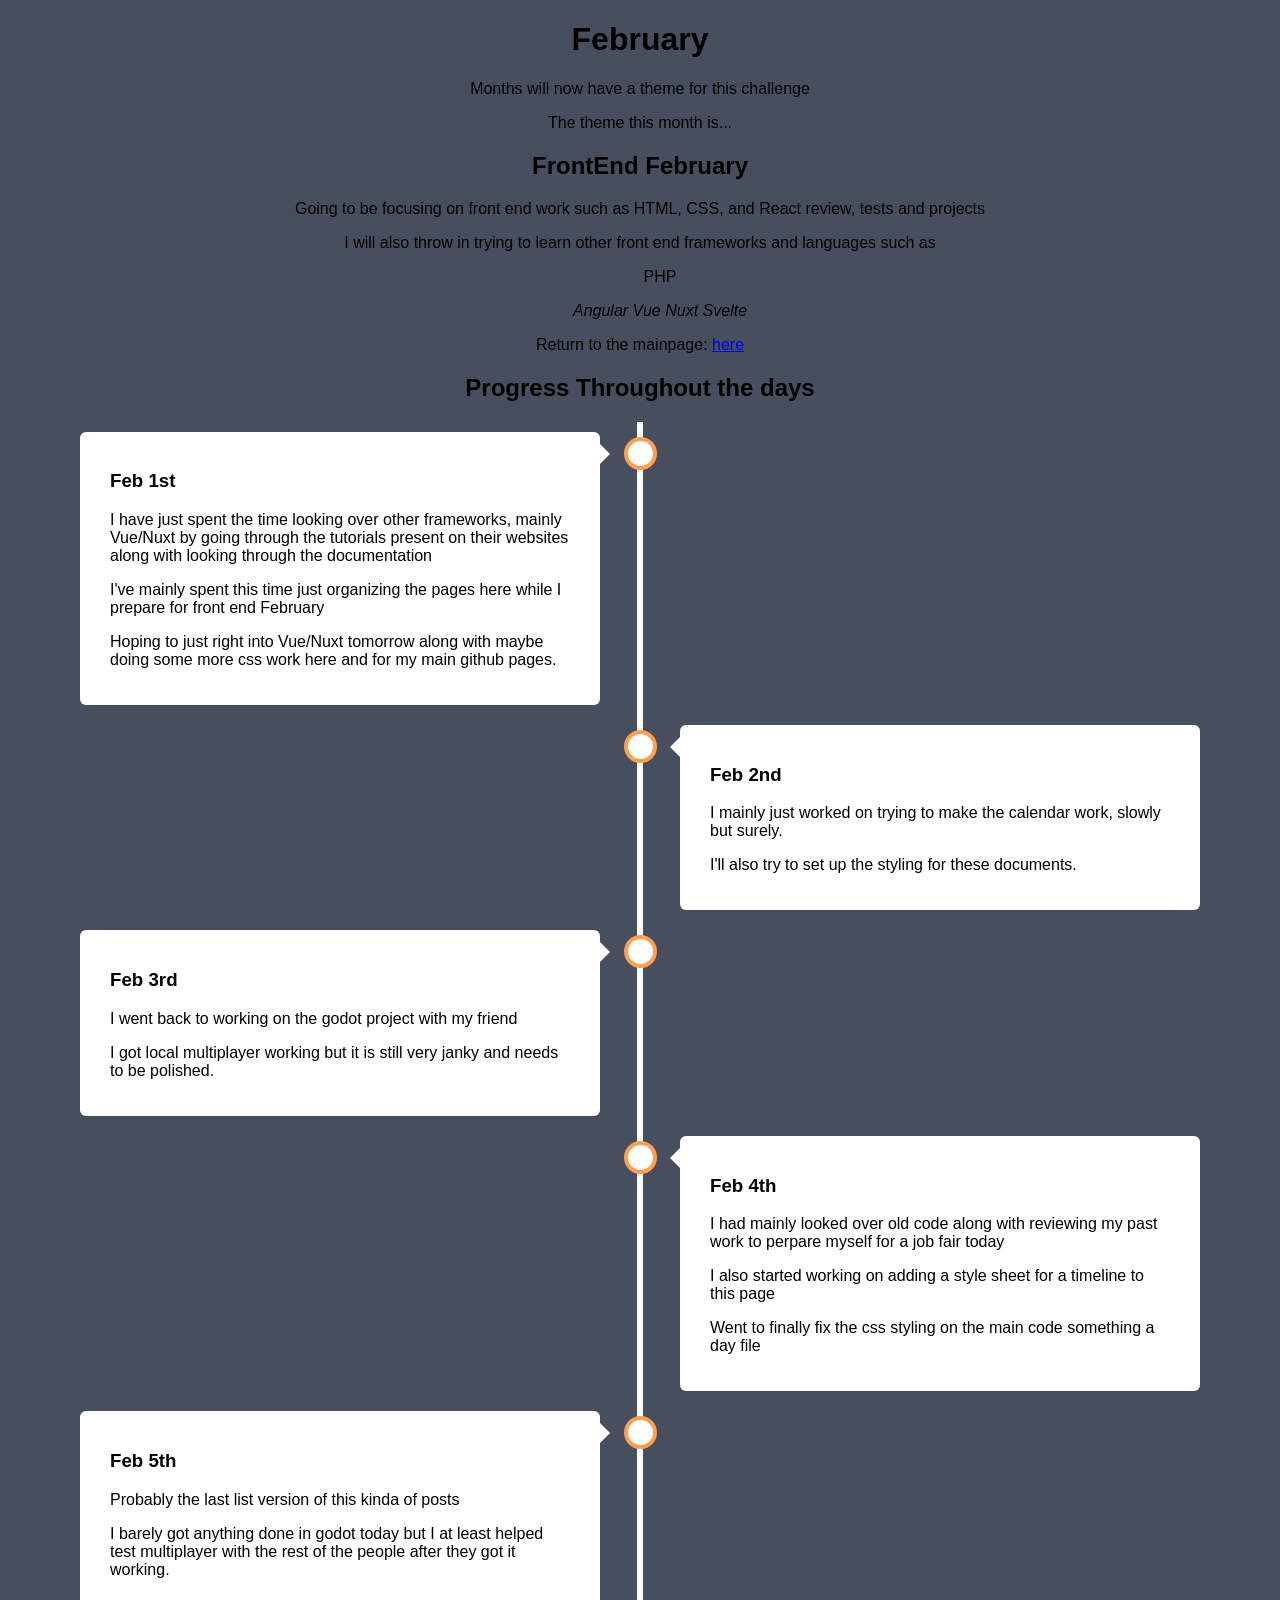
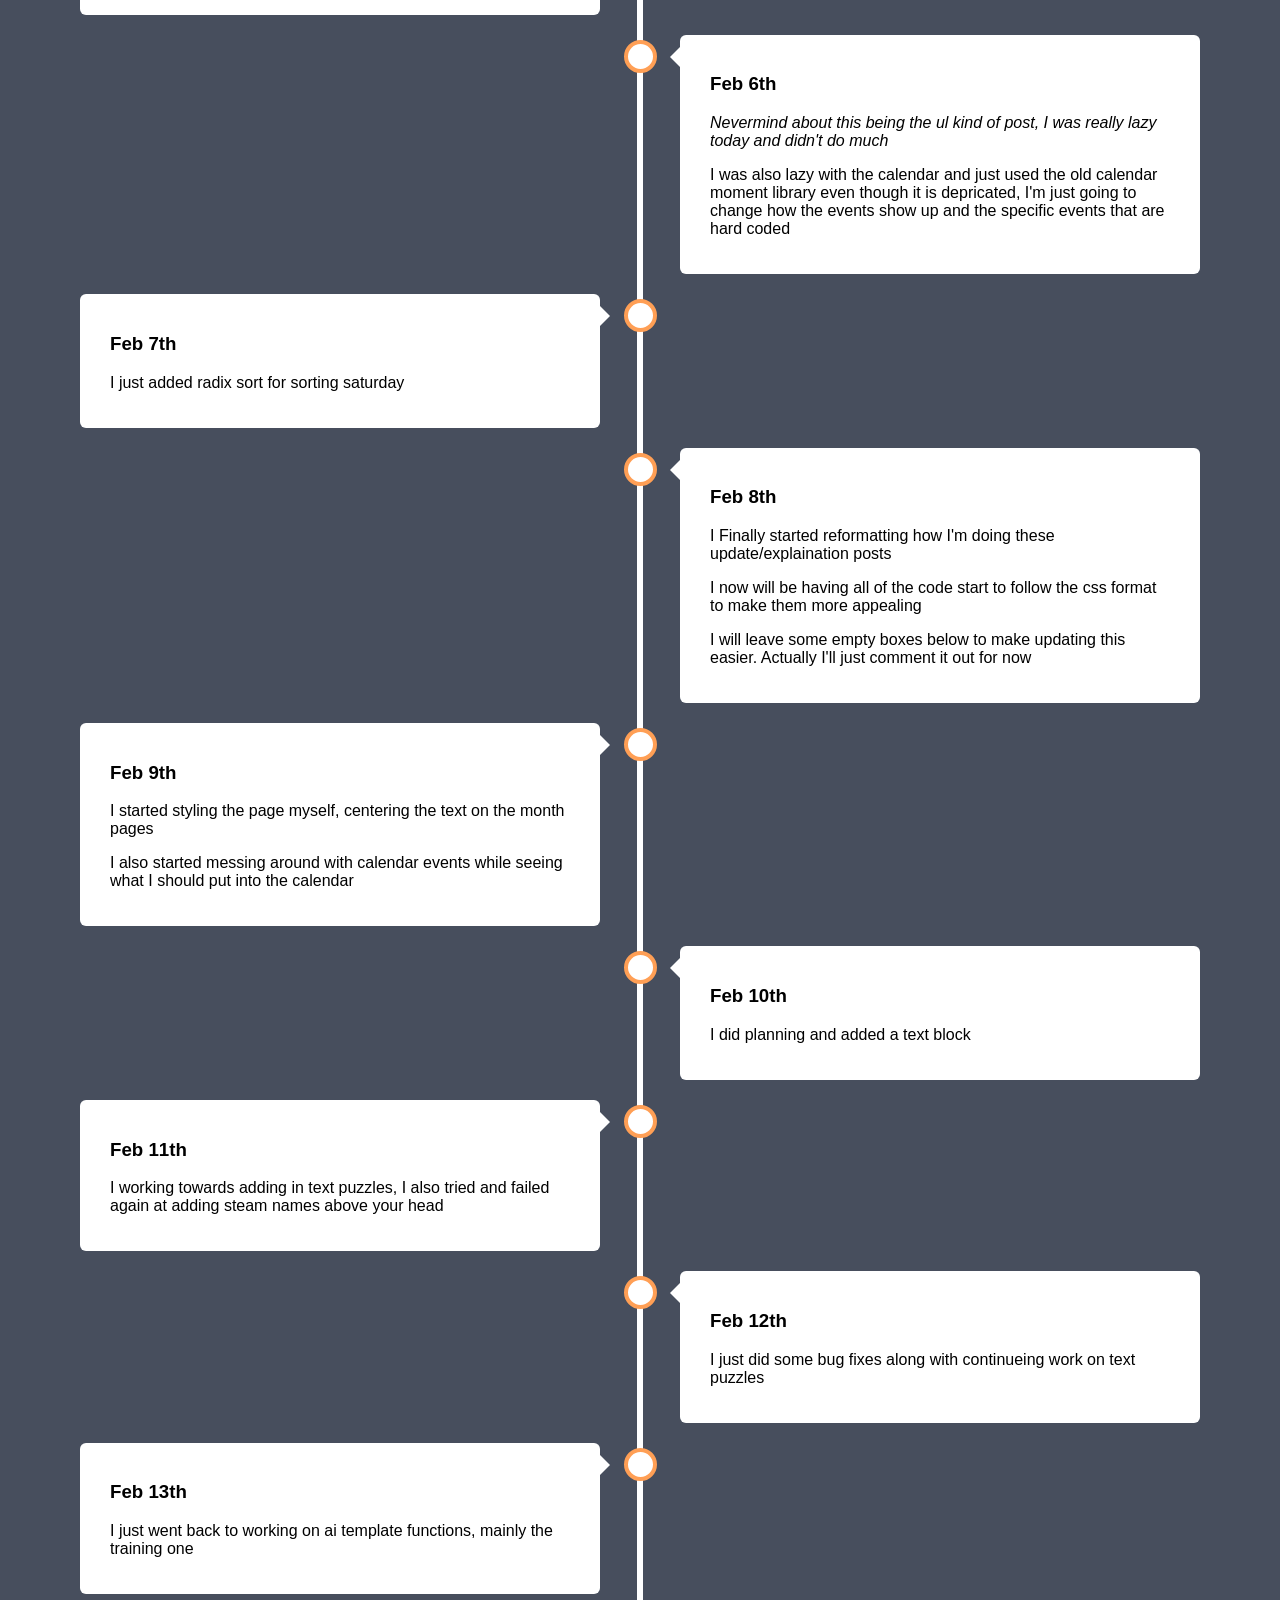
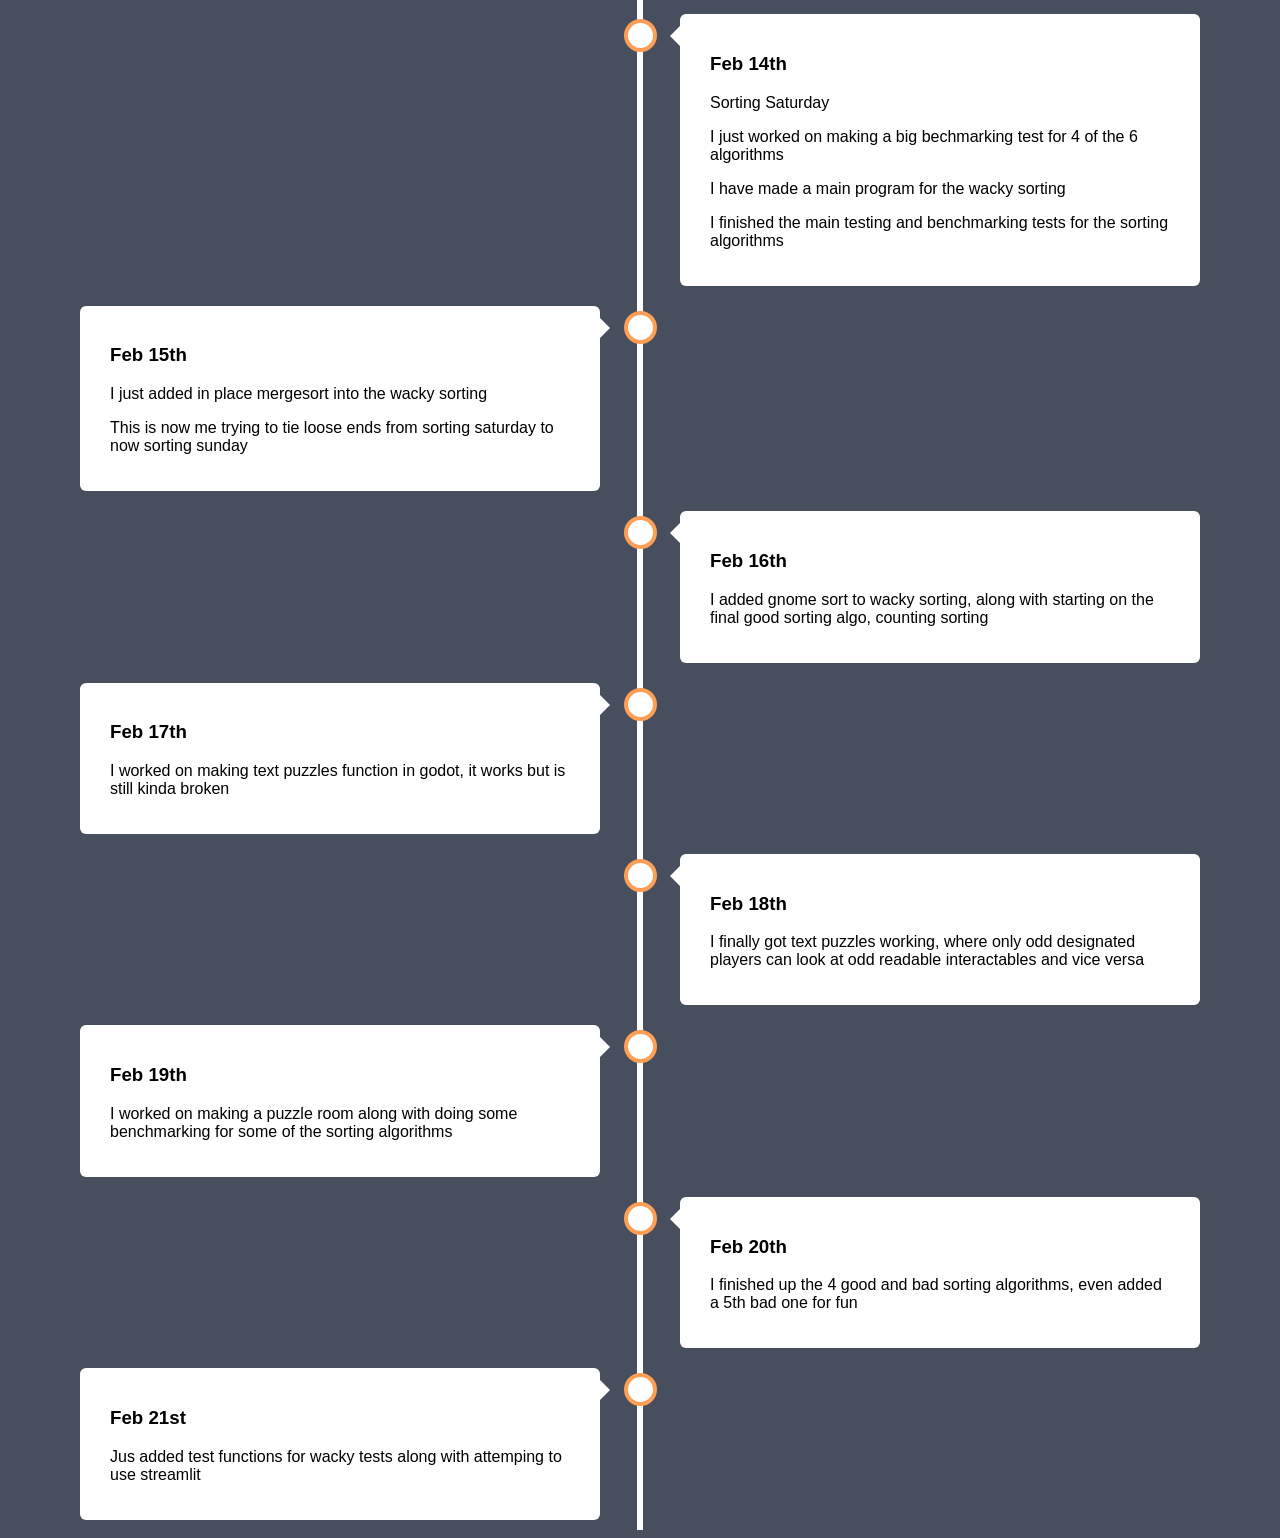
==== feb-timeline.html @ caf10997 "feb21" ====
<!DOCTYPE html>
<html lang="en">
    <head>
        <meta charset="UTF-8">
        <meta name="viewport" content="width=device-width, initial-scale=1.0">
        <link rel="stylesheet" href="timeline.css">
        <title>FebruaryCodeSomethingADay</title>
    </head>
    <body>
        <div class="toppart">
            <h1>February</h1>
            <p>Months will now have a theme for this challenge</p>
            <p>The theme this month is...</p>
            <h2>FrontEnd February</h2>
            <p>Going to be focusing on front end work such as HTML, CSS, and React review, tests and projects</p>
            <p>I will also throw in trying to learn other front end frameworks and languages such as</p>
            <ul>
                <p>PHP</p>
                <i>Angular</i>
                <i>Vue</i>
                <i>Nuxt</i>
                <i>Svelte</i>
            </ul>
            <p>Return to the mainpage: <a href="index.html">here</a></p>
        </div>
        <!--I will probably for the forseeable future either switch to this or try to make the ul work-->
        <!--This was just a test and might change-->
        <div class="timetext"><h2>Progress Throughout the days</h2></div>
        <div class="timeline">
            <div class="container left">
                <div class="content">
                    <h3>Feb 1st</h3>
                    <p>I have just spent the time looking over other frameworks, mainly Vue/Nuxt by going through the tutorials present on their websites along with looking through the documentation</p>
                    <p>I've mainly spent this time just organizing the pages here while I prepare for front end February</p>
                    <p>Hoping to just right into Vue/Nuxt tomorrow along with maybe doing some more css work here and for my main github pages.</p>
                </div>
            </div>
            <div class="container right">
                <div class="content">
                    <h3>Feb 2nd</h3>
                    <p>I mainly just worked on trying to make the calendar work, slowly but surely.</p>
                    <p>I'll also try to set up the styling for these documents.</p>
                </div>
            </div>
            <div class="container left">
                <div class="content">
                    <h3>Feb 3rd</h3>
                    <p>I went back to working on the godot project with my friend</p>
                    <p>I got local multiplayer working but it is still very janky and needs to be polished.</p>
                </div>
            </div>
            <div class="container right">
                <div class="content">
                    <h3>Feb 4th</h3>
                    <p>I had mainly looked over old code along with reviewing my past work to perpare myself for a job fair today</p>
                    <p>I also started working on adding a style sheet for a timeline to this page</p>
                    <p>Went to finally fix the css styling on the main code something a day file</p>
                </div>
            </div>
            <div class="container left">
                <div class="content">
                    <h3>Feb 5th</h3>
                    <p>Probably the last list version of this kinda of posts</p>
                    <p>I barely got anything done in godot today but I at least helped test multiplayer with the rest of the people after they got it working.</p>
                </div>
            </div>
            <div class="container right">
                <div class="content">
                     <h3>Feb 6th</h3>
                    <i>Nevermind about this being the ul kind of post, I was really lazy today and didn't do much</i>
                    <p>I was also lazy with the calendar and just used the old calendar moment library even though it is depricated, I'm just going to change how the events show up and the specific events that are hard coded</p>
                </div>
            </div>
            <div class="container left">
                <div class="content">
                    <h3>Feb 7th</h3>
                    <p>I just added radix sort for sorting saturday</p>
                </div>
            </div>
            <div class="container right">
                <div class="content">
                    <h3>Feb 8th</h3>
                    <p>I Finally started reformatting how I'm doing these update/explaination posts</p>
                    <p>I now will be having all of the code start to follow the css format to make them more appealing</p>
                    <p>I will leave some empty boxes below to make updating this easier. Actually I'll just comment it out for now</p>
                </div>
            </div>
            
            <div class="container left">
                <div class="content">
                    <h3>Feb 9th</h3>
                    <p>I started styling the page myself, centering the text on the month pages</p>
                    <p>I also started messing around with calendar events while seeing what I should put into the calendar</p>
                </div>
            </div>
            <div class="container right">
                <div class="content">
                    <h3>Feb 10th</h3>
                    <p>I did planning and added a text block</p>
                </div>
            </div>
            <div class="container left">
                <div class="content">
                    <h3>Feb 11th</h3>
                    <p>I working towards adding in text puzzles, I also tried and failed again at adding steam names above your head</p>
                </div>
            </div>
            <div class="container right">
                <div class="content">
                    <h3>Feb 12th</h3>
                    <p>I just did some bug fixes along with continueing work on text puzzles</p>
                </div>
            </div>
            <div class="container left">
                <div class="content">
                    <h3>Feb 13th</h3>
                    <p>I just went back to working on ai template functions, mainly the training one</p>
                </div>
            </div>
            <div class="container right">
                <div class="content">
                    <h3>Feb 14th</h3>
                    <p>Sorting Saturday</p>
                    <p>I just worked on making a big bechmarking test for 4 of the 6 algorithms</p>
                    <p>I have made a main program for the wacky sorting</p>
                    <p>I finished the main testing and benchmarking tests for the sorting algorithms</p>
                </div>
            </div>
            <div class="container left">
                <div class="content">
                    <h3>Feb 15th</h3>
                    <p>I just added in place mergesort into the wacky sorting</p>
                    <p>This is now me trying to tie loose ends from sorting saturday to now sorting sunday</p>
                </div>
            </div>
            <div class="container right">
                <div class="content">
                    <h3>Feb 16th</h3>
                    <p>I added gnome sort to wacky sorting, along with starting on the final good sorting algo, counting sorting</p>
                </div>
            </div>
            <div class="container left">
                <div class="content">
                    <h3>Feb 17th</h3>
                    <p>I worked on making text puzzles function in godot, it works but is still kinda broken</p>
                </div>
            </div>
            <div class="container right">
                <div class="content">
                    <h3>Feb 18th</h3>
                    <p>I finally got text puzzles working, where only odd designated players can look at odd readable interactables and vice versa</p>
                </div>
            </div>
            <div class="container left">
                <div class="content">
                    <h3>Feb 19th</h3>
                    <p>I worked on making a puzzle room along with doing some benchmarking for some of the sorting algorithms</p>
                </div>
            </div>
            <div class="container right">
                <div class="content">
                    <h3>Feb 20th</h3>
                    <p>I finished up the 4 good and bad sorting algorithms, even added a 5th bad one for fun</p>
                </div>
            </div>
            <div class="container left">
                <div class="content">
                    <h3>Feb 21st</h3>
                    <p>Jus added test functions for wacky tests along with attemping to use streamlit</p>
                </div>
            </div>
            <!--
            <div class="container right">
                <div class="content">

                </div>
            </div>
            <div class="container left">
                <div class="content">

                </div>
            </div>
            -->
        </div>
    </body>
</html>
---- timeline.css ----
/*
* I have just yoinked this from w3 schools and will apply at some point
*/

* {
  box-sizing: border-box;
}

body {
  background-color: #474e5d;
  font-family: Helvetica, sans-serif;
}

.toppart{
  text-align: center;
}

.timetext{
  text-align: center;
}

/* The actual timeline (the vertical ruler) */
.timeline {
  position: relative;
  max-width: 1200px;
  margin: 0 auto;
}

/* The actual timeline (the vertical ruler) */
.timeline::after {
  content: '';
  position: absolute;
  width: 6px;
  background-color: white;
  top: 0;
  bottom: 0;
  left: 50%;
  margin-left: -3px;
}

/* Container around content */
.container {
  padding: 10px 40px;
  position: relative;
  background-color: inherit;
  width: 50%;
}

/* The circles on the timeline */
.container::after {
  content: '';
  position: absolute;
  width: 25px;
  height: 25px;
  right: -17px;
  background-color: white;
  border: 4px solid #FF9F55;
  top: 15px;
  border-radius: 50%;
  z-index: 1;
}

/* Place the container to the left */
.left {
  left: 0;
}

/* Place the container to the right */
.right {
  left: 50%;
}

/* Add arrows to the left container (pointing right) */
.left::before {
  content: " ";
  height: 0;
  position: absolute;
  top: 22px;
  width: 0;
  z-index: 1;
  right: 30px;
  border: medium solid white;
  border-width: 10px 0 10px 10px;
  border-color: transparent transparent transparent white;
}

/* Add arrows to the right container (pointing left) */
.right::before {
  content: " ";
  height: 0;
  position: absolute;
  top: 22px;
  width: 0;
  z-index: 1;
  left: 30px;
  border: medium solid white;
  border-width: 10px 10px 10px 0;
  border-color: transparent white transparent transparent;
}

/* Fix the circle for containers on the right side */
.right::after {
  left: -16px;
}

/* The actual content */
.content {
  padding: 20px 30px;
  background-color: white;
  position: relative;
  border-radius: 6px;
}

/* Media queries - Responsive timeline on screens less than 600px wide */
@media screen and (max-width: 600px) {
  /* Place the timelime to the left */
  .timeline::after {
  left: 31px;
  }
  
  /* Full-width containers */
  .container {
  width: 100%;
  padding-left: 70px;
  padding-right: 25px;
  }
  
  /* Make sure that all arrows are pointing leftwards */
  .container::before {
  left: 60px;
  border: medium solid white;
  border-width: 10px 10px 10px 0;
  border-color: transparent white transparent transparent;
  }

  /* Make sure all circles are at the same spot */
  .left::after, .right::after {
  left: 15px;
  }
  
  /* Make all right containers behave like the left ones */
  .right {
  left: 0%;
  }
}
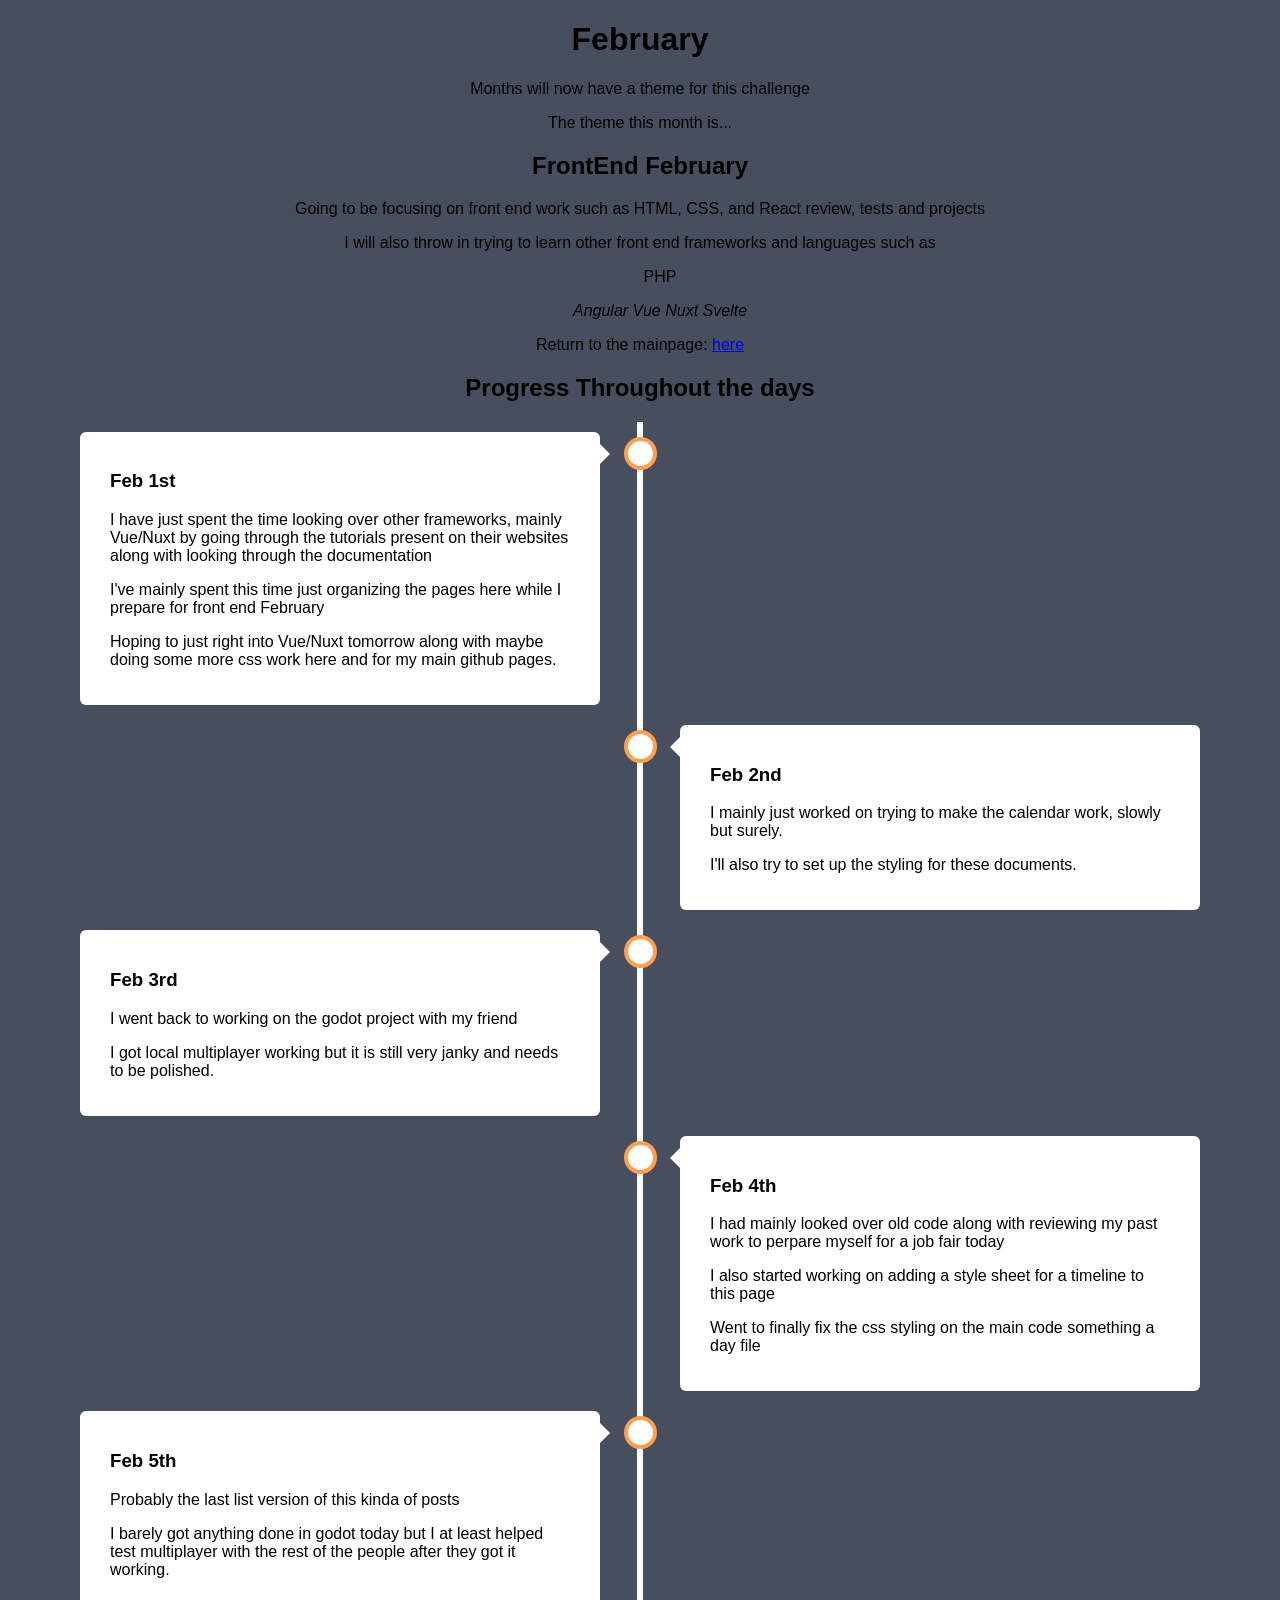
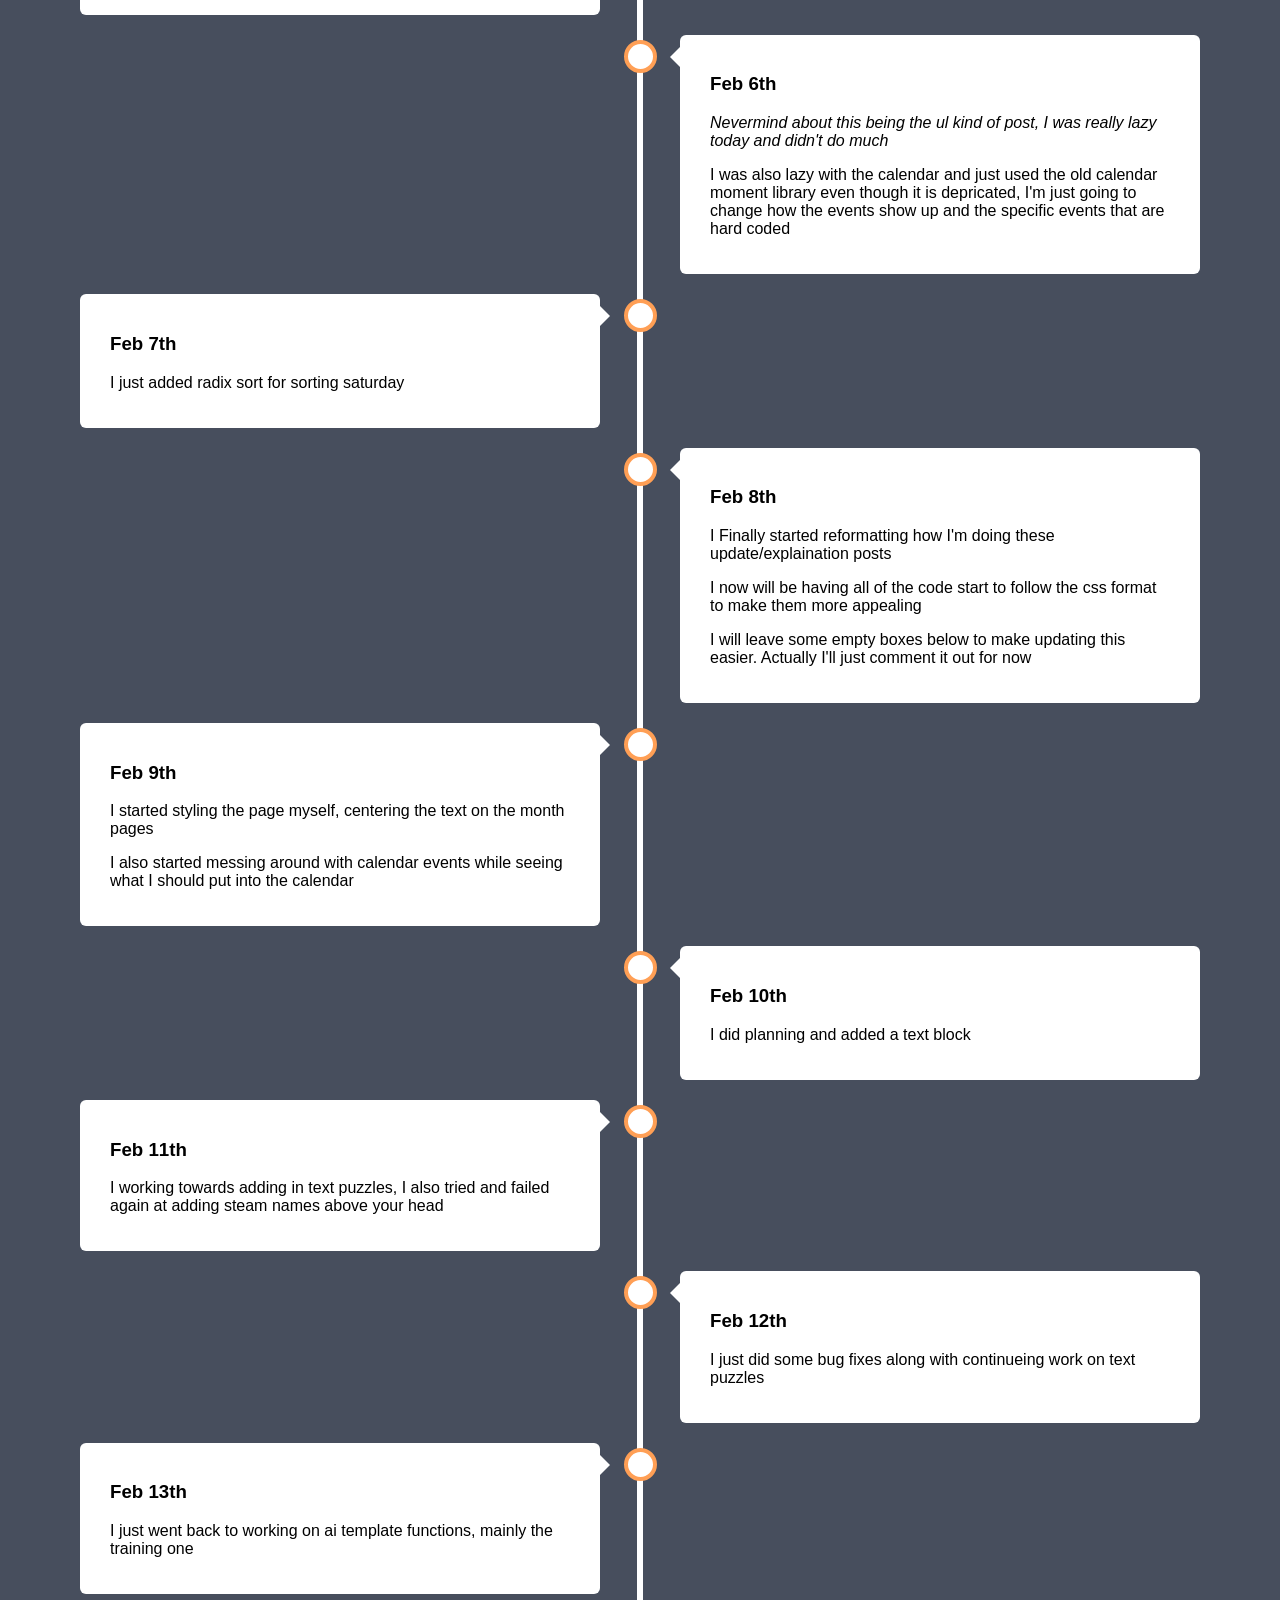
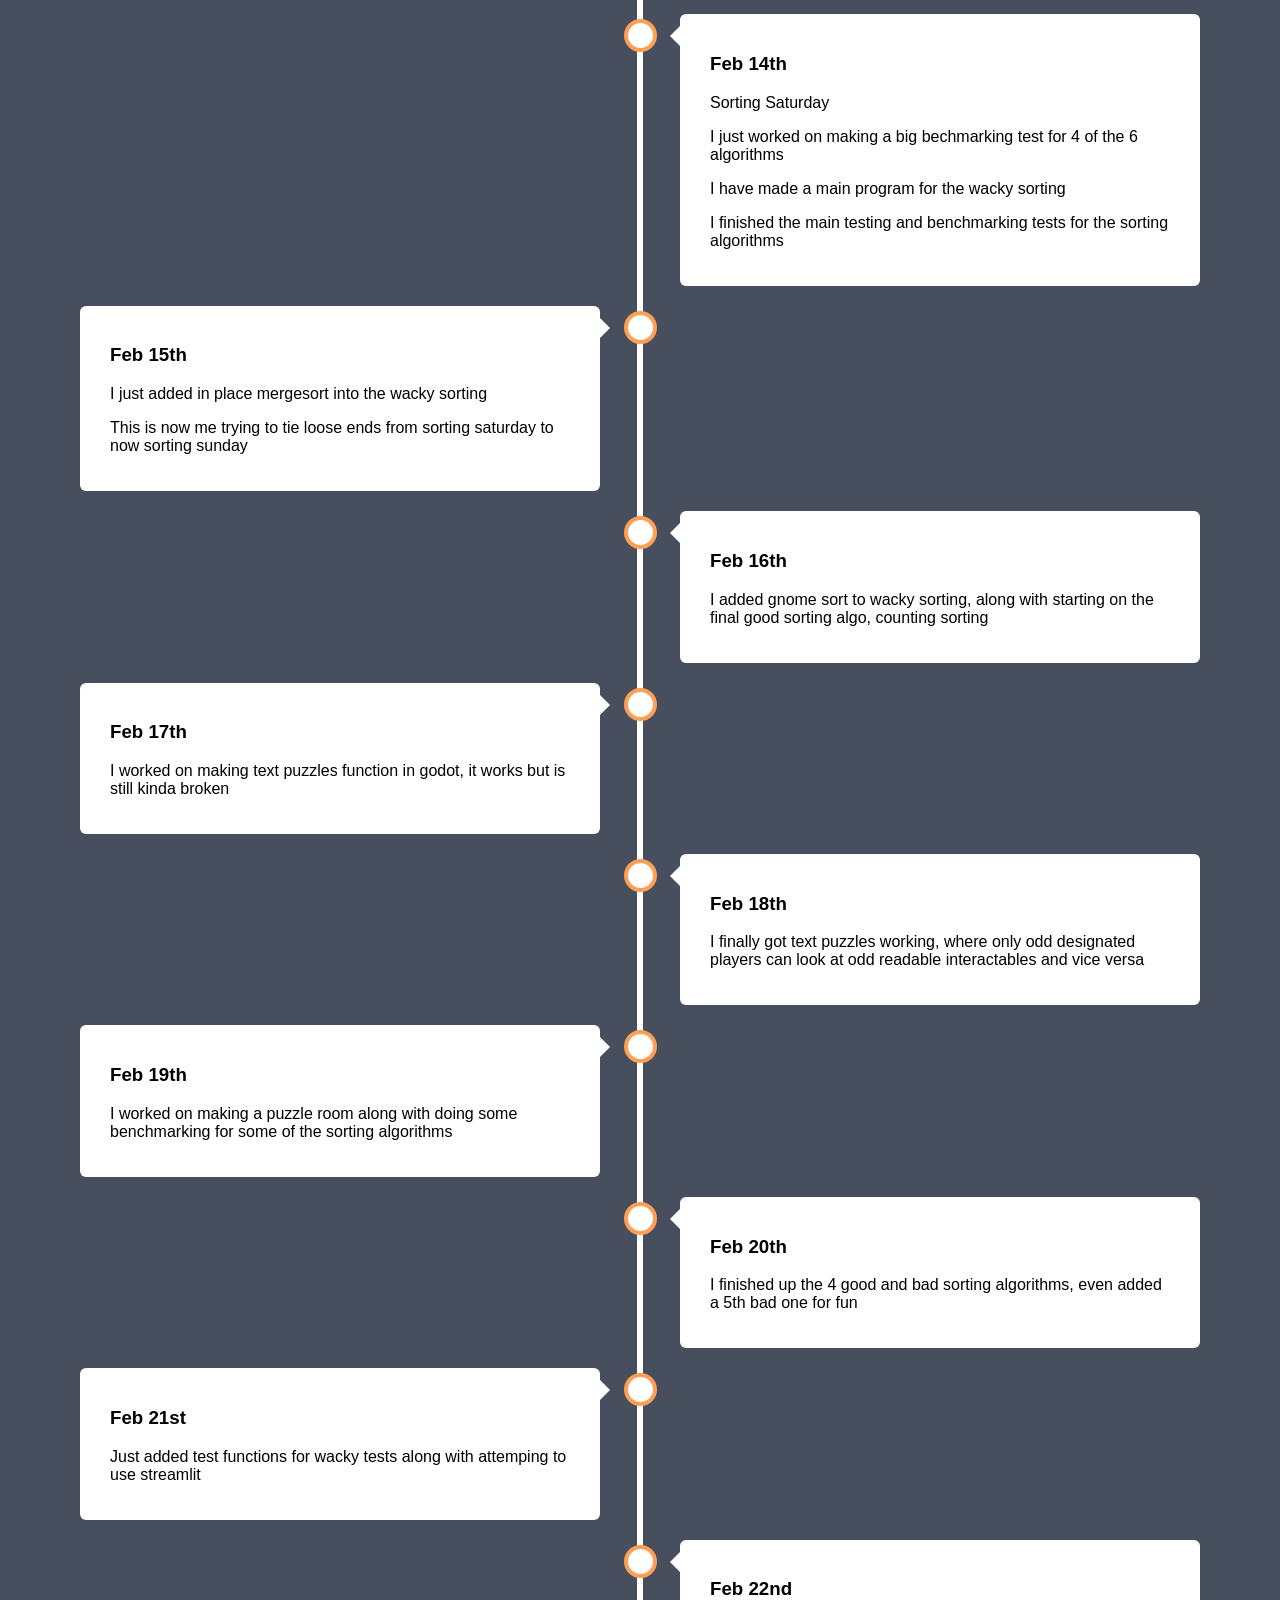
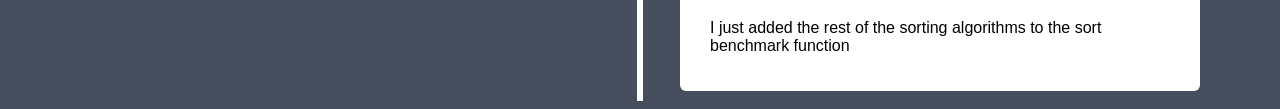
==== commit 0888b2d2: "feb22" ====
--- a/feb-timeline.html
+++ b/feb-timeline.html
@@ -166,7 +166,13 @@
             <div class="container left">
                 <div class="content">
                     <h3>Feb 21st</h3>
-                    <p>Jus added test functions for wacky tests along with attemping to use streamlit</p>
+                    <p>Just added test functions for wacky tests along with attemping to use streamlit</p>
+                </div>
+            </div>
+            <div class="container right">
+                <div class="content">
+                    <h3>Feb 22nd</h3>
+                    <p>I just added the rest of the sorting algorithms to the sort benchmark function</p>
                 </div>
             </div>
             <!--
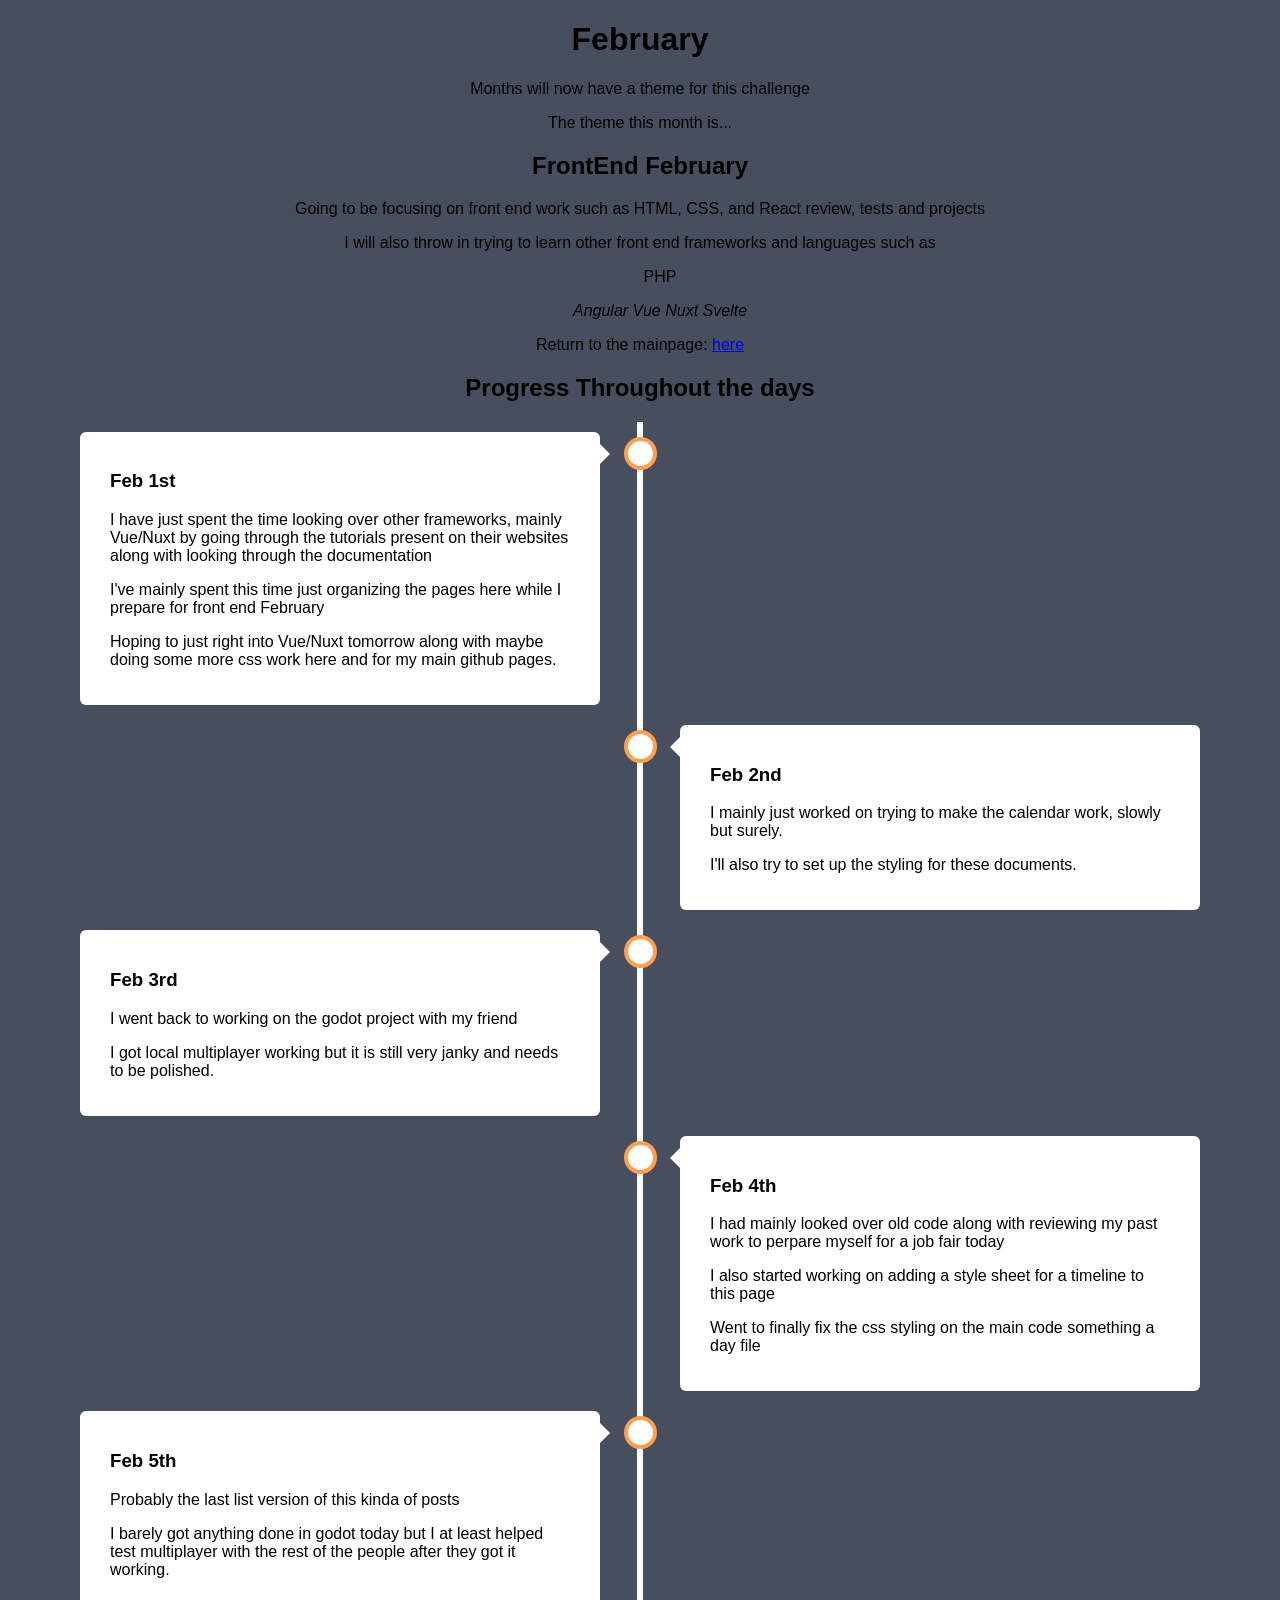
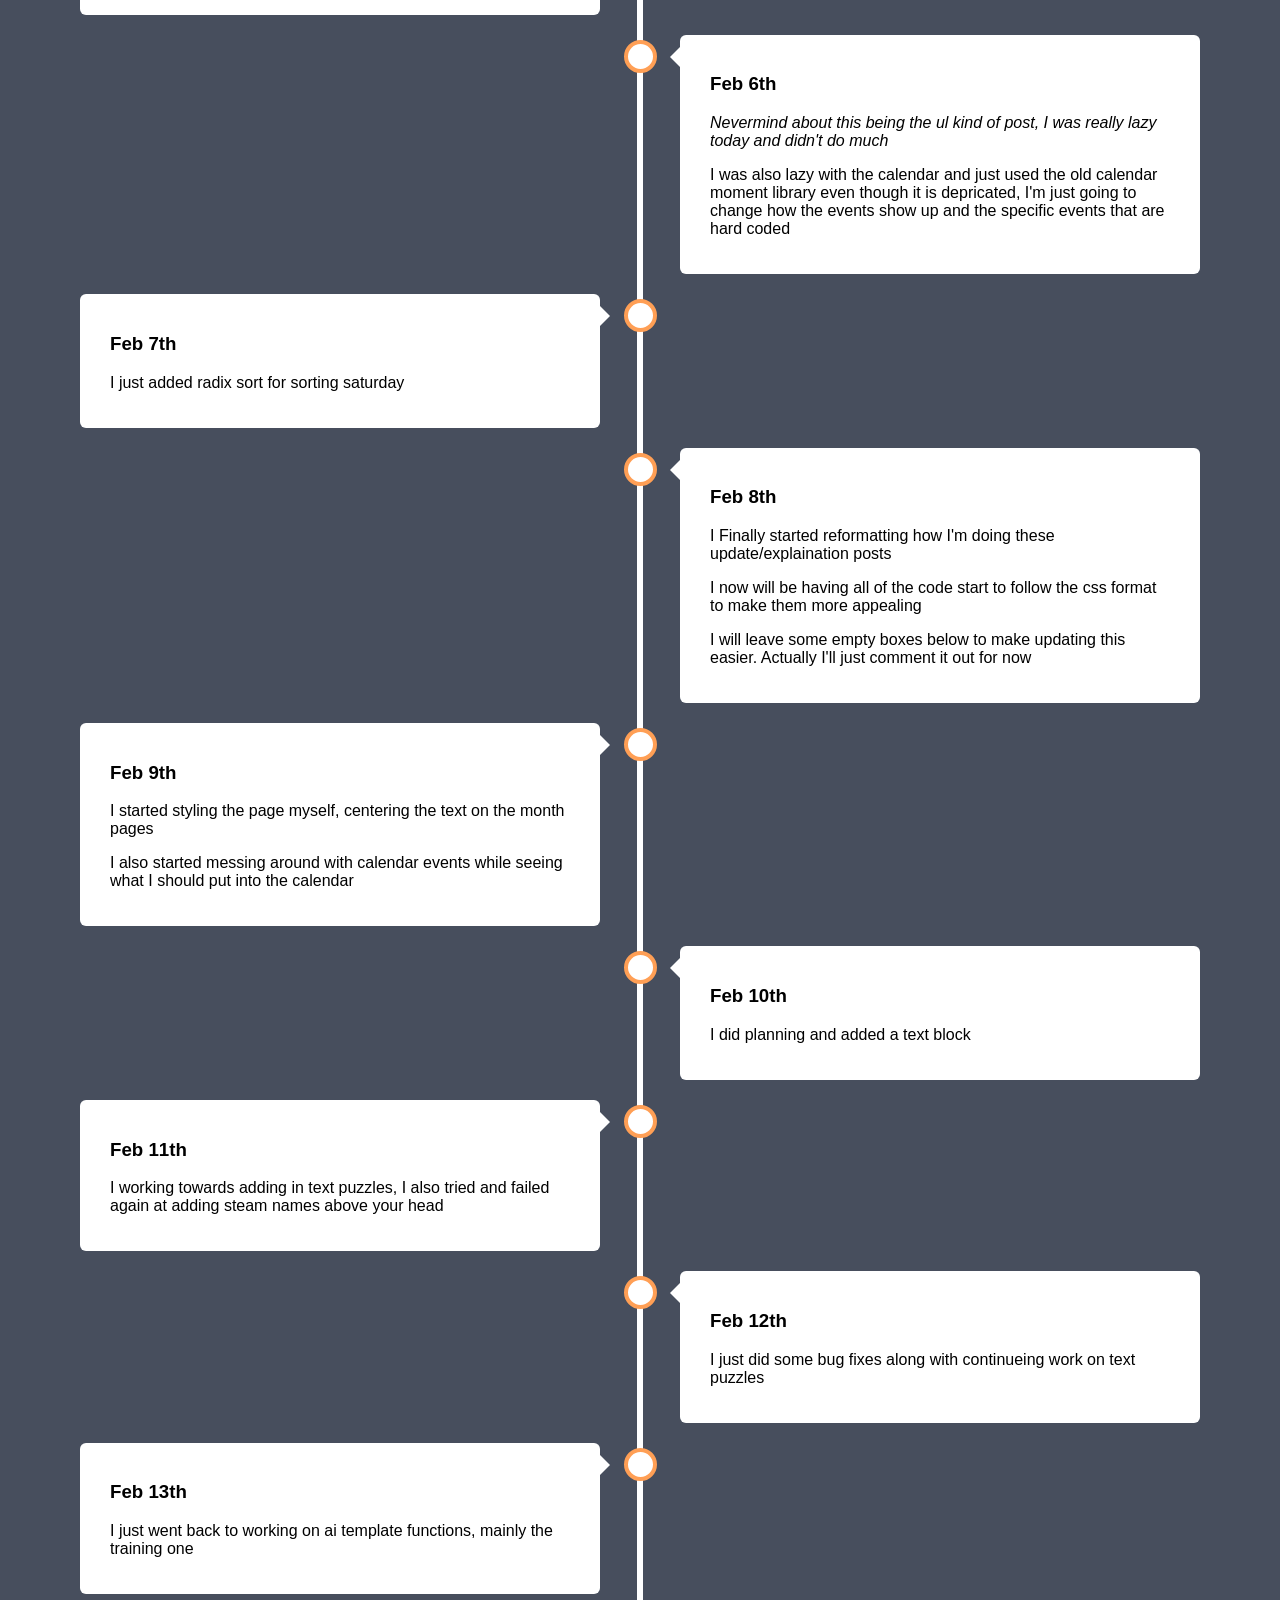
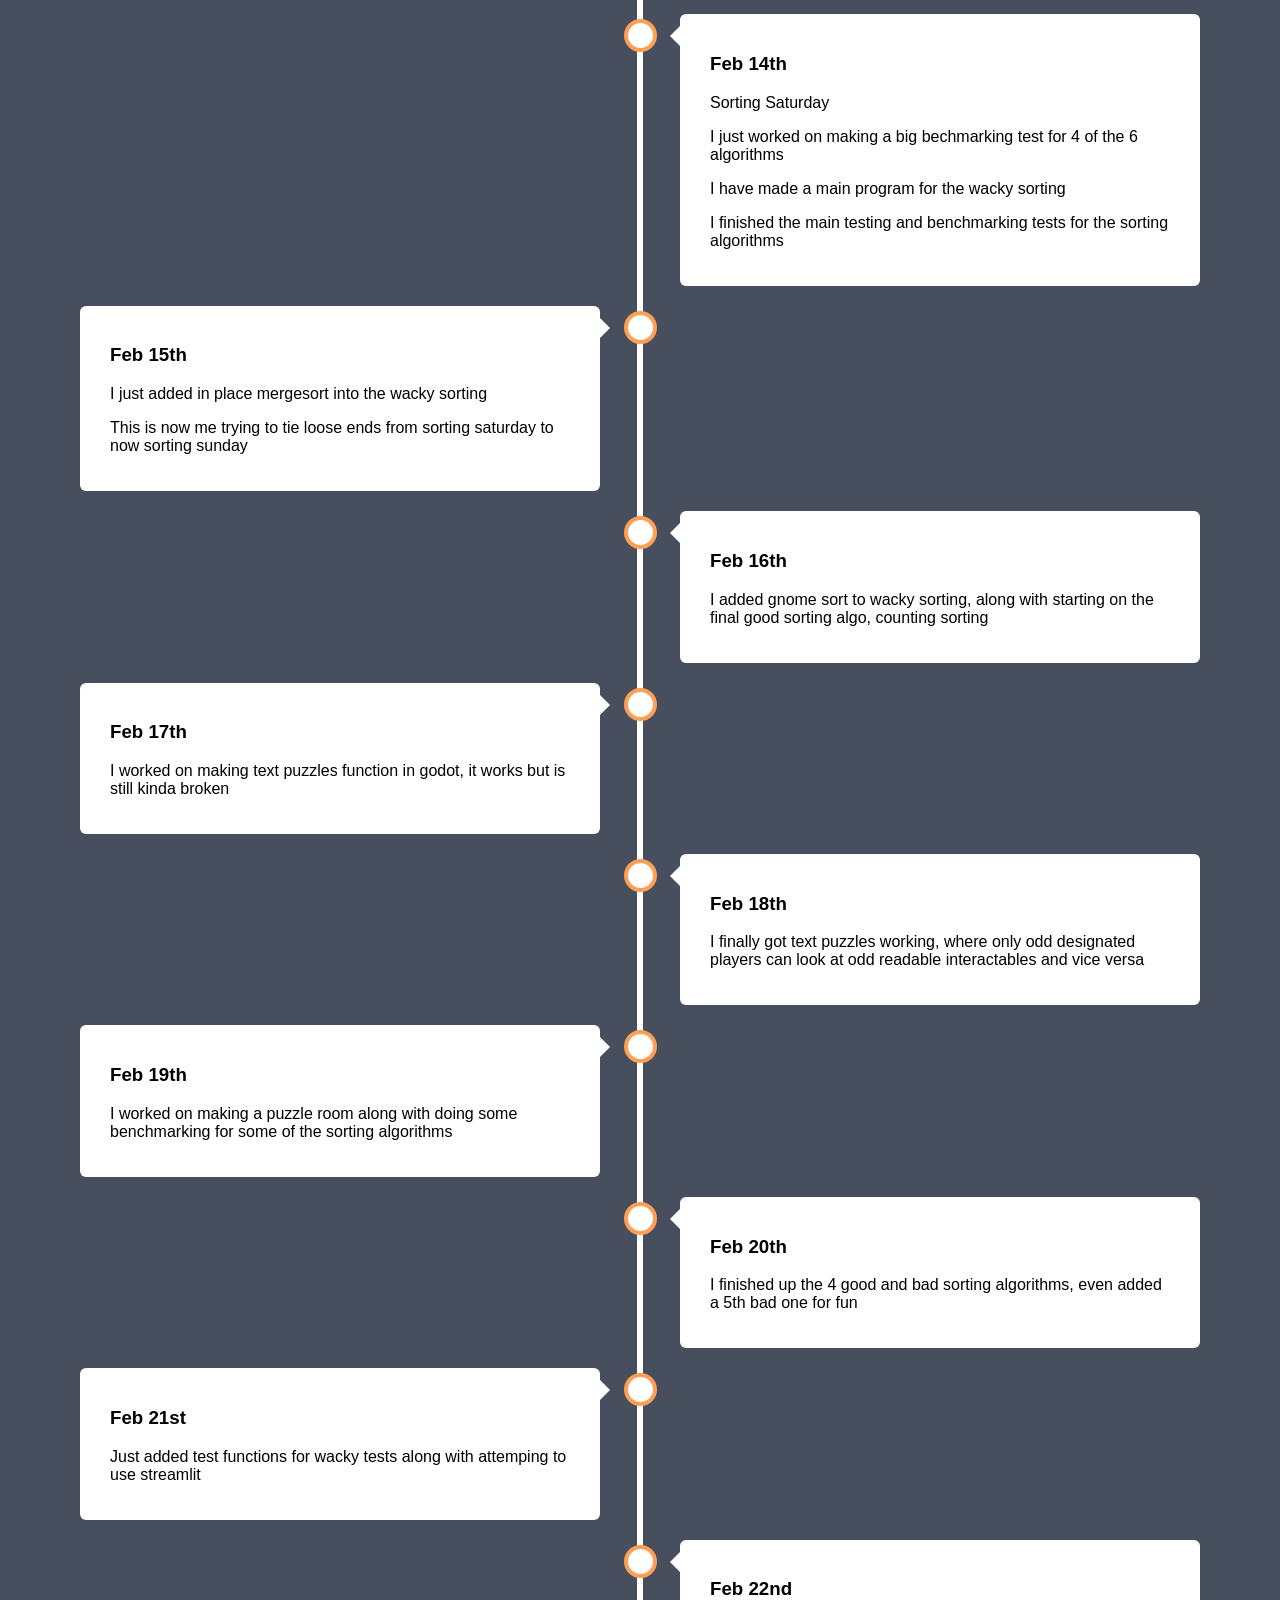
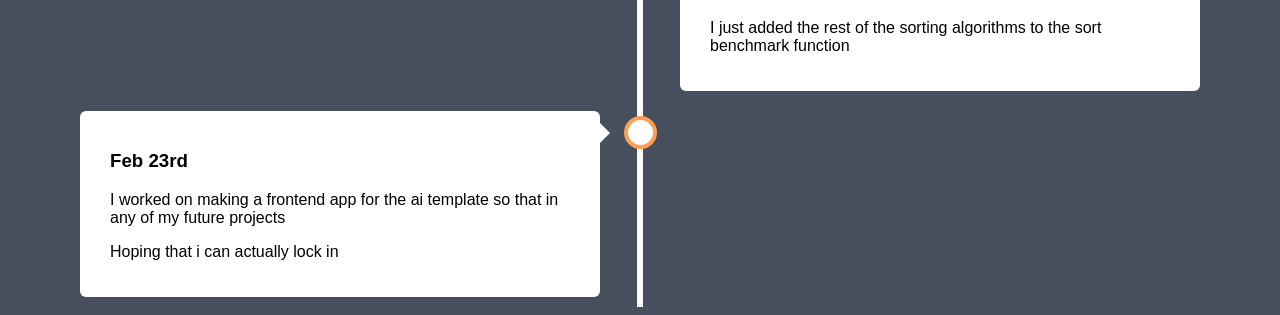
==== commit 566cc803: "feb23" ====
--- a/feb-timeline.html
+++ b/feb-timeline.html
@@ -175,6 +175,13 @@
                     <p>I just added the rest of the sorting algorithms to the sort benchmark function</p>
                 </div>
             </div>
+            <div class="container left">
+                <div class="content">
+                    <h3>Feb 23rd</h3>
+                    <p>I worked on making a frontend app for the ai template so that in any of my future projects</p>
+                    <p>Hoping that i can actually lock in</p>
+                </div>
+            </div>
             <!--
             <div class="container right">
                 <div class="content">
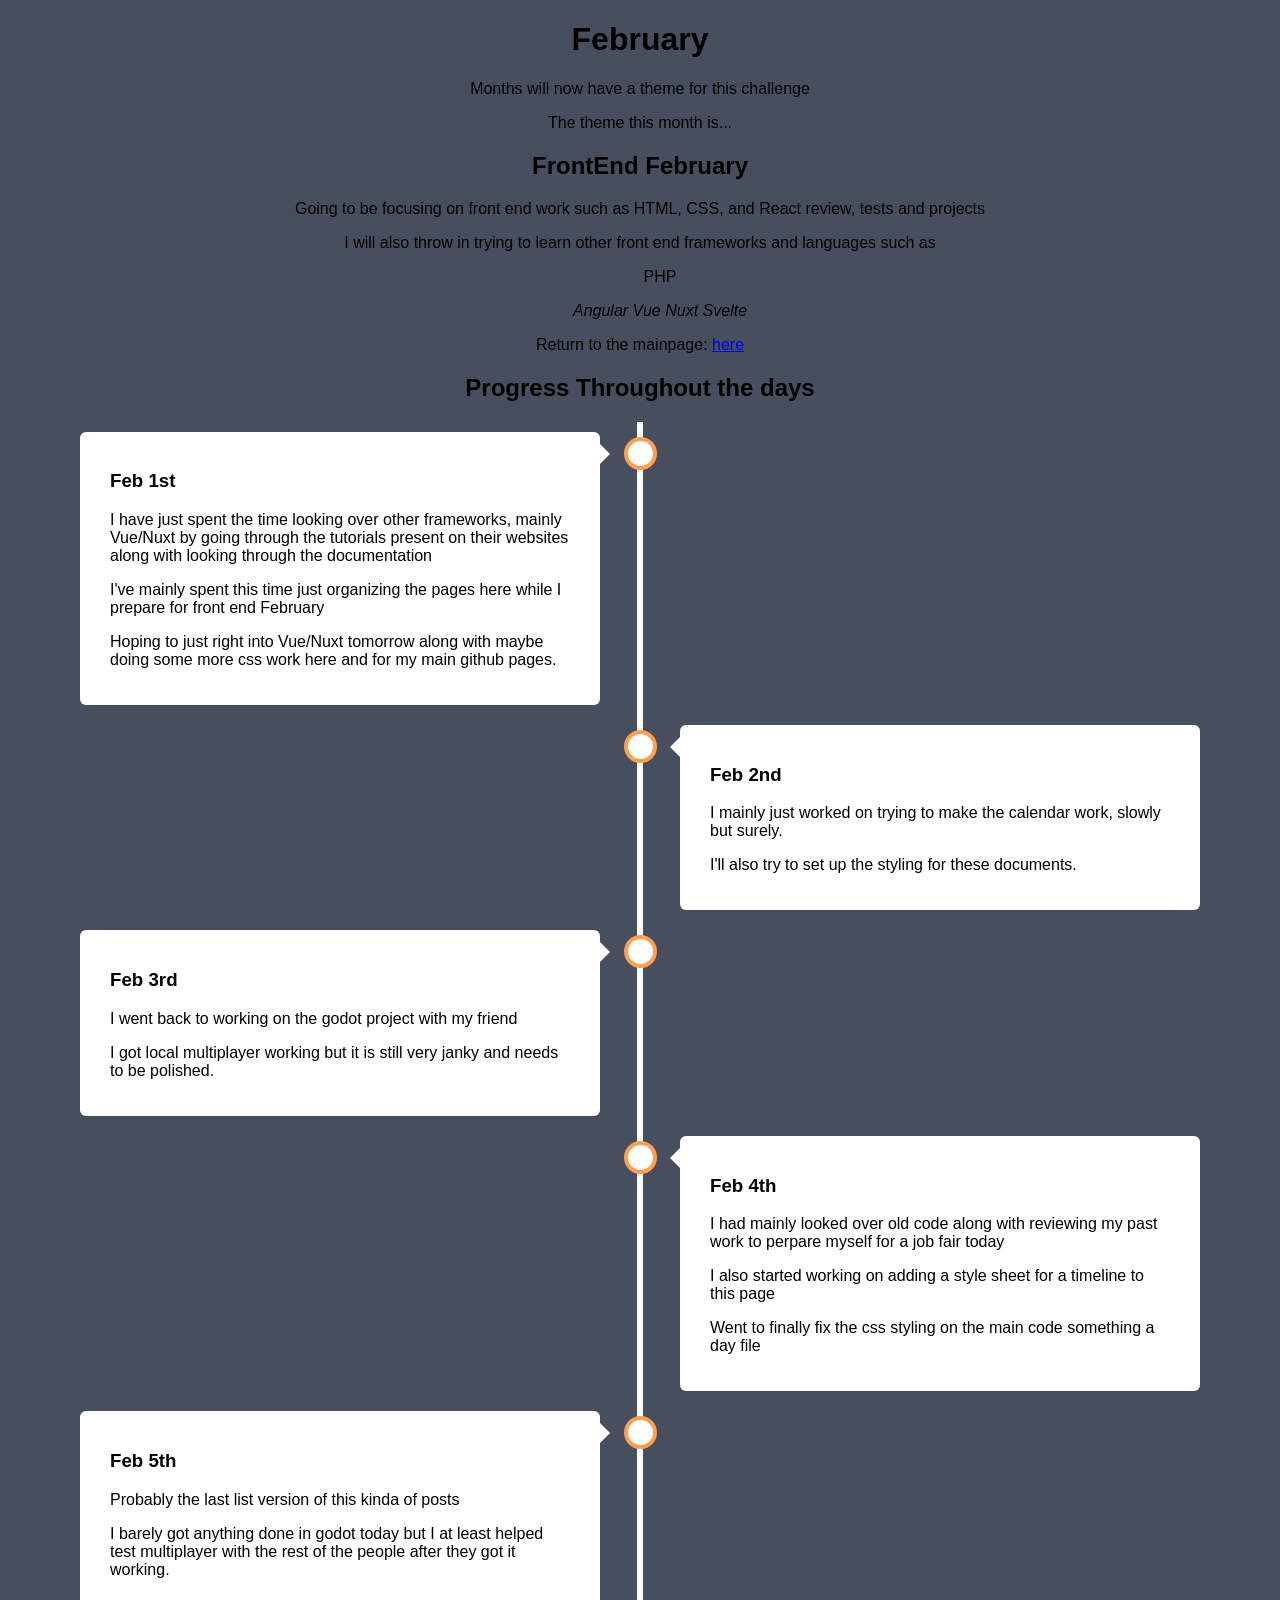
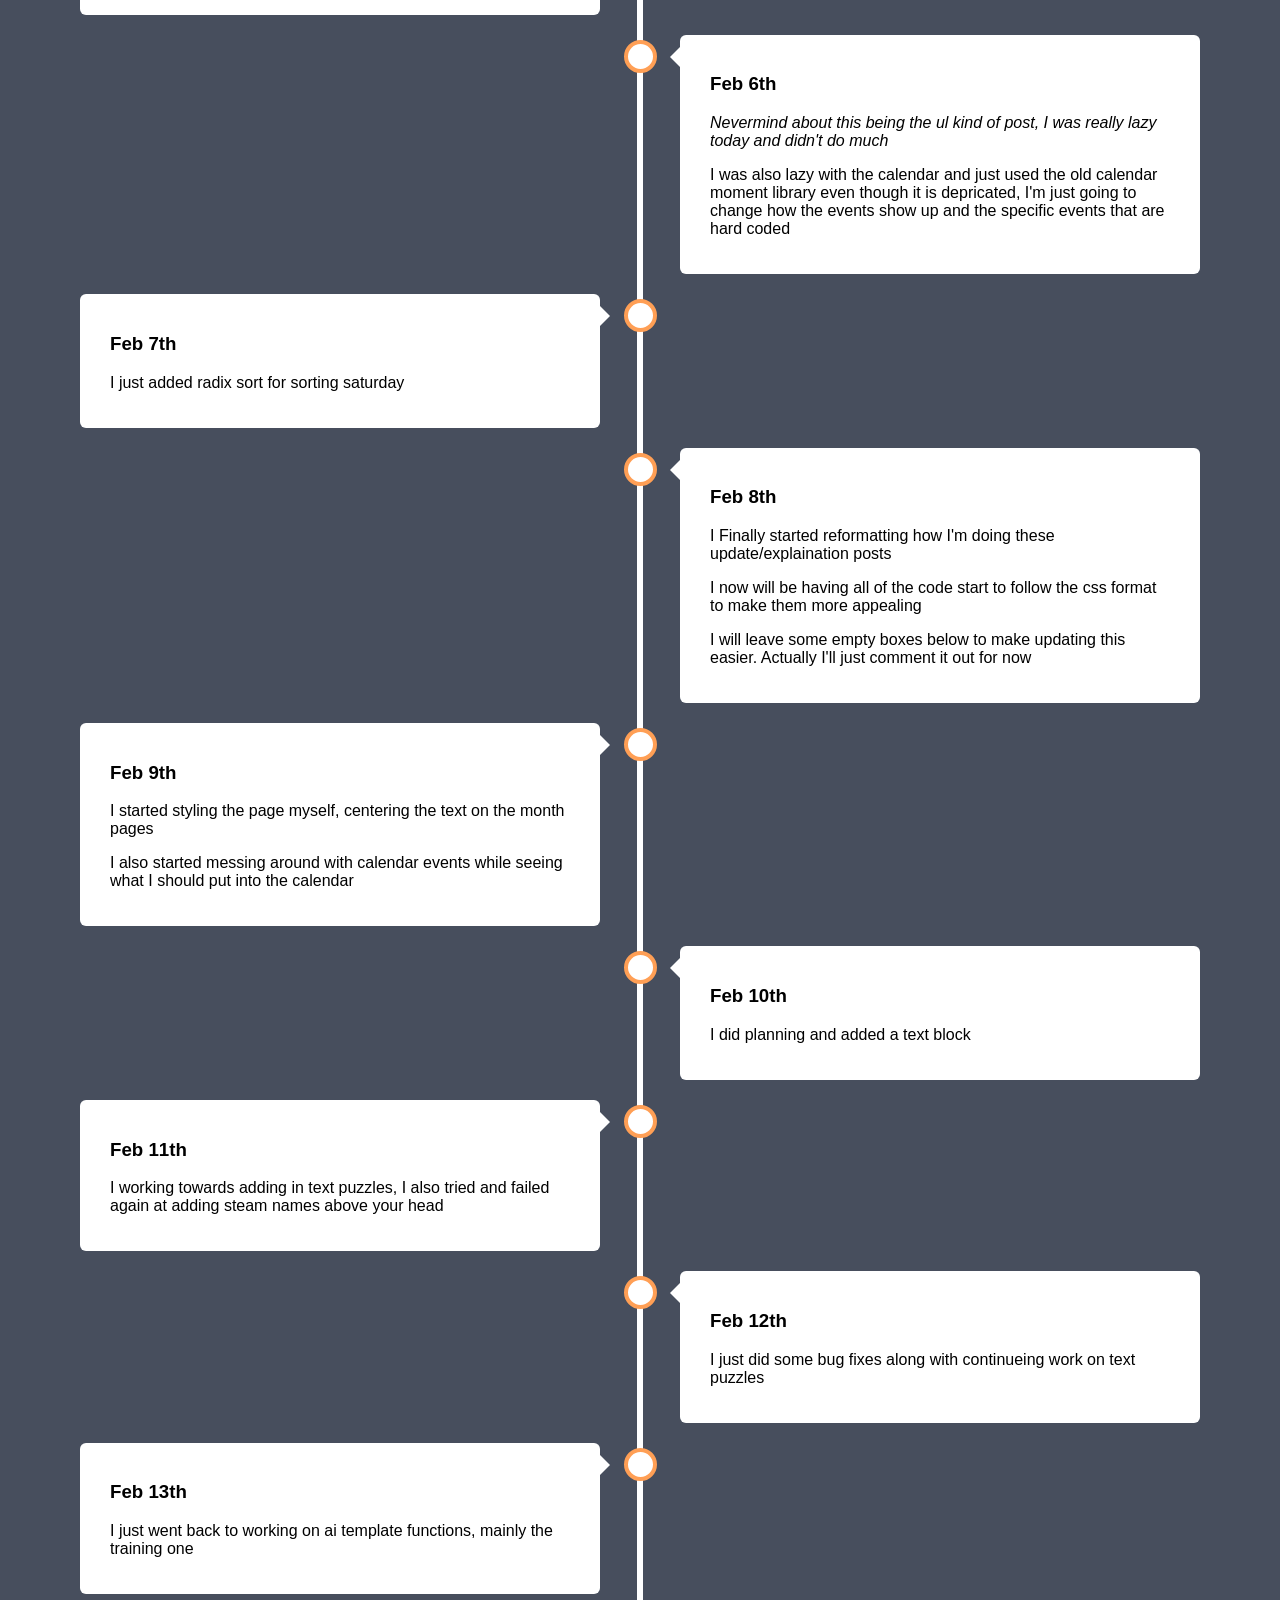
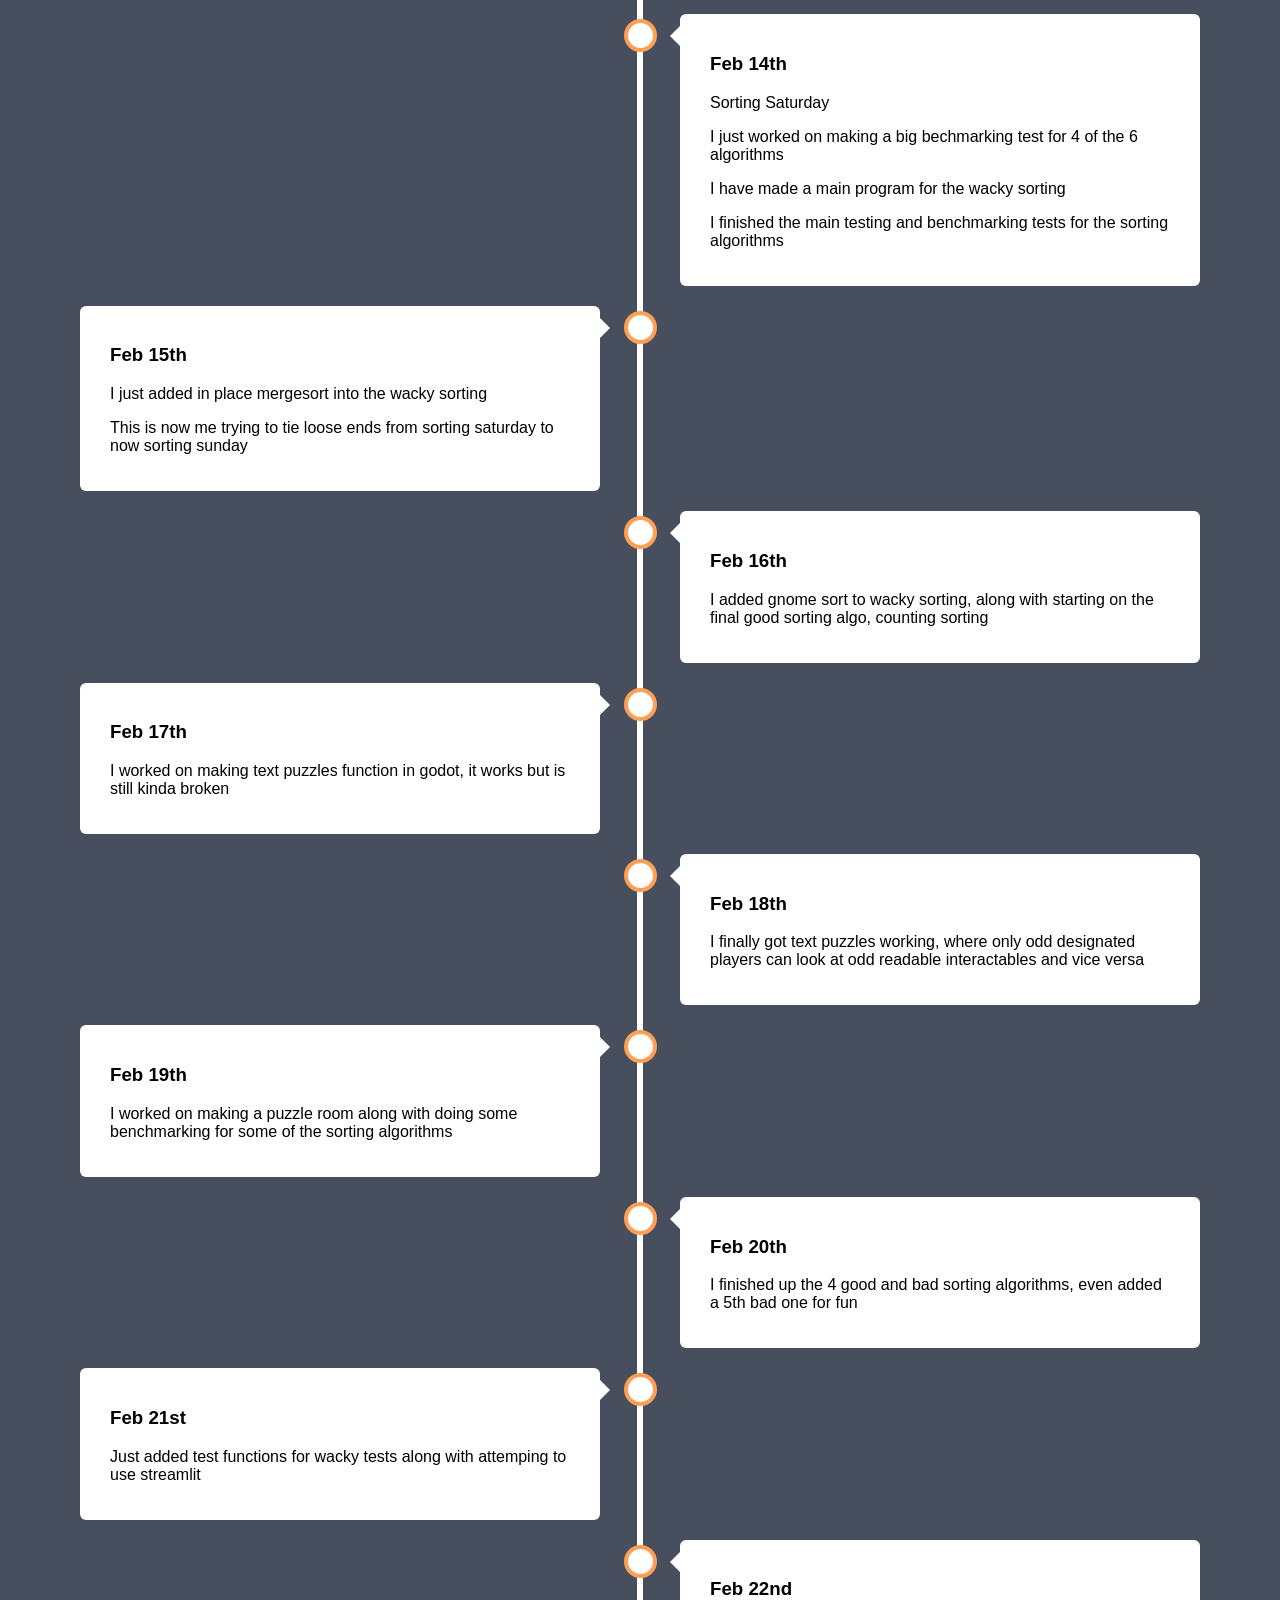
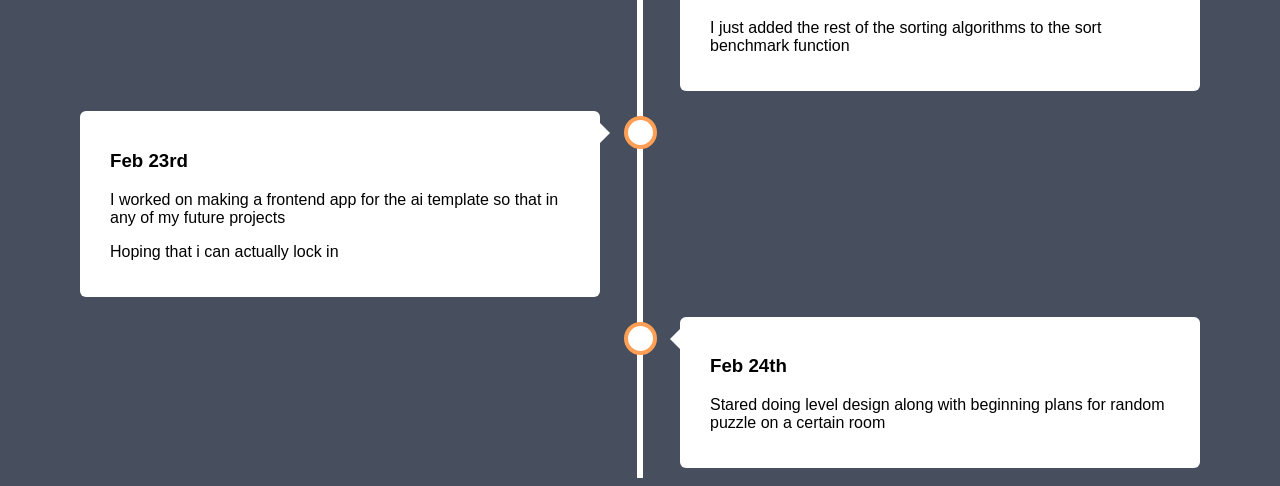
==== commit 08b30139: "feb24" ====
--- a/feb-timeline.html
+++ b/feb-timeline.html
@@ -182,6 +182,12 @@
                     <p>Hoping that i can actually lock in</p>
                 </div>
             </div>
+            <div class="container right">
+                <div class="content">
+                    <h3>Feb 24th</h3>
+                    <p>Stared doing level design along with beginning plans for random puzzle on a certain room</p>
+                </div>
+            </div>
             <!--
             <div class="container right">
                 <div class="content">
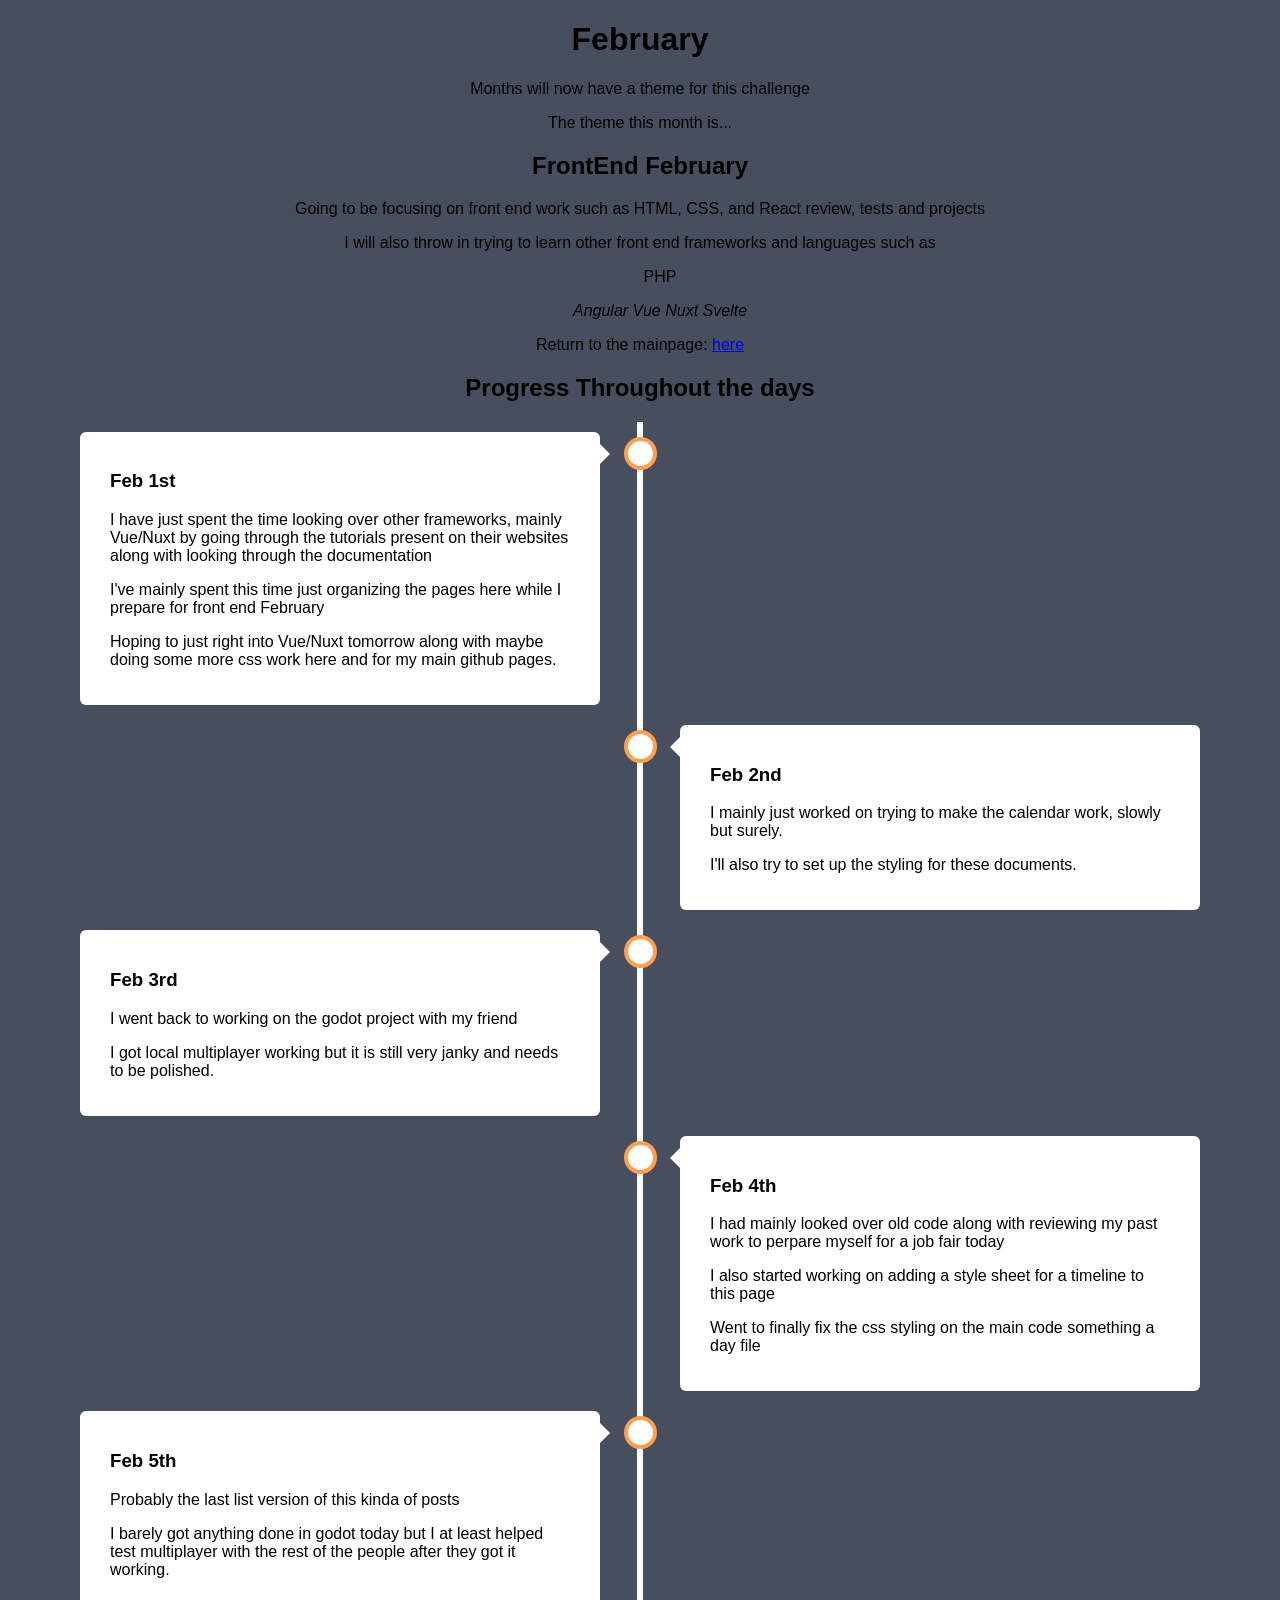
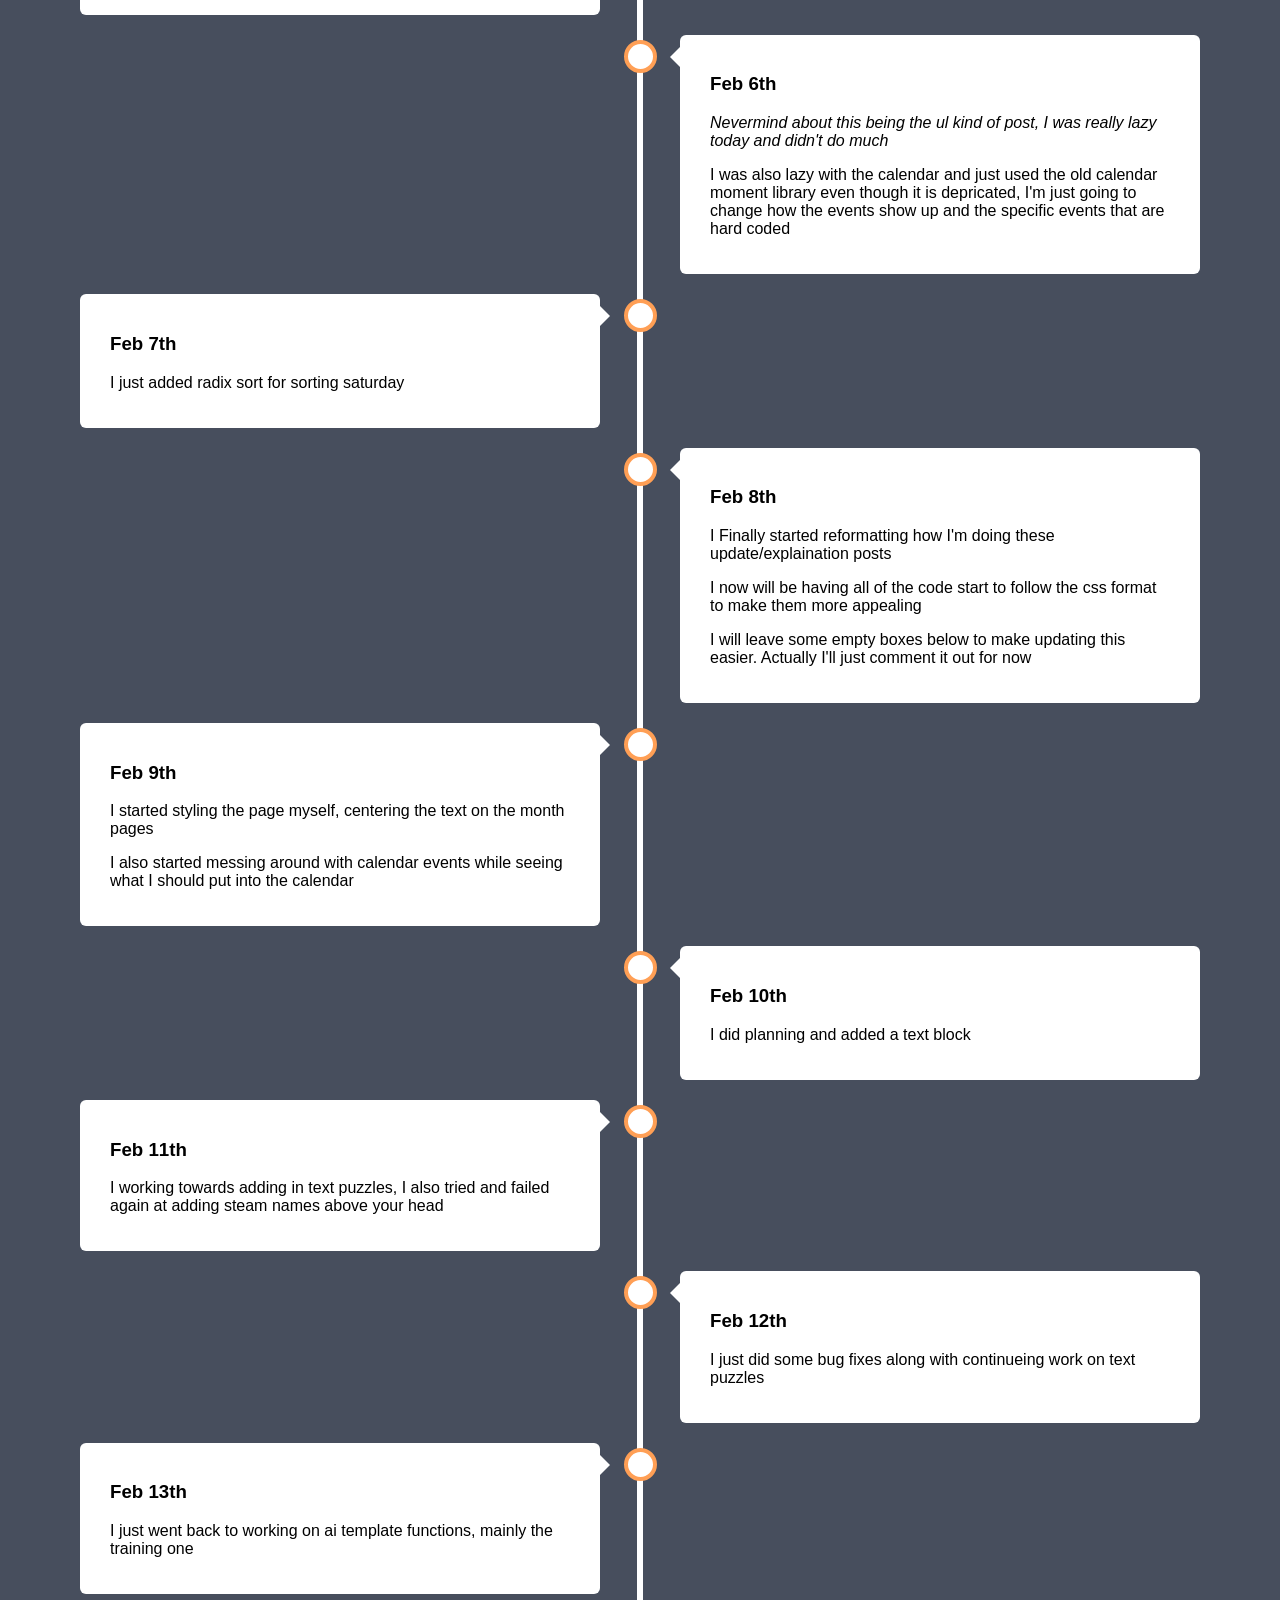
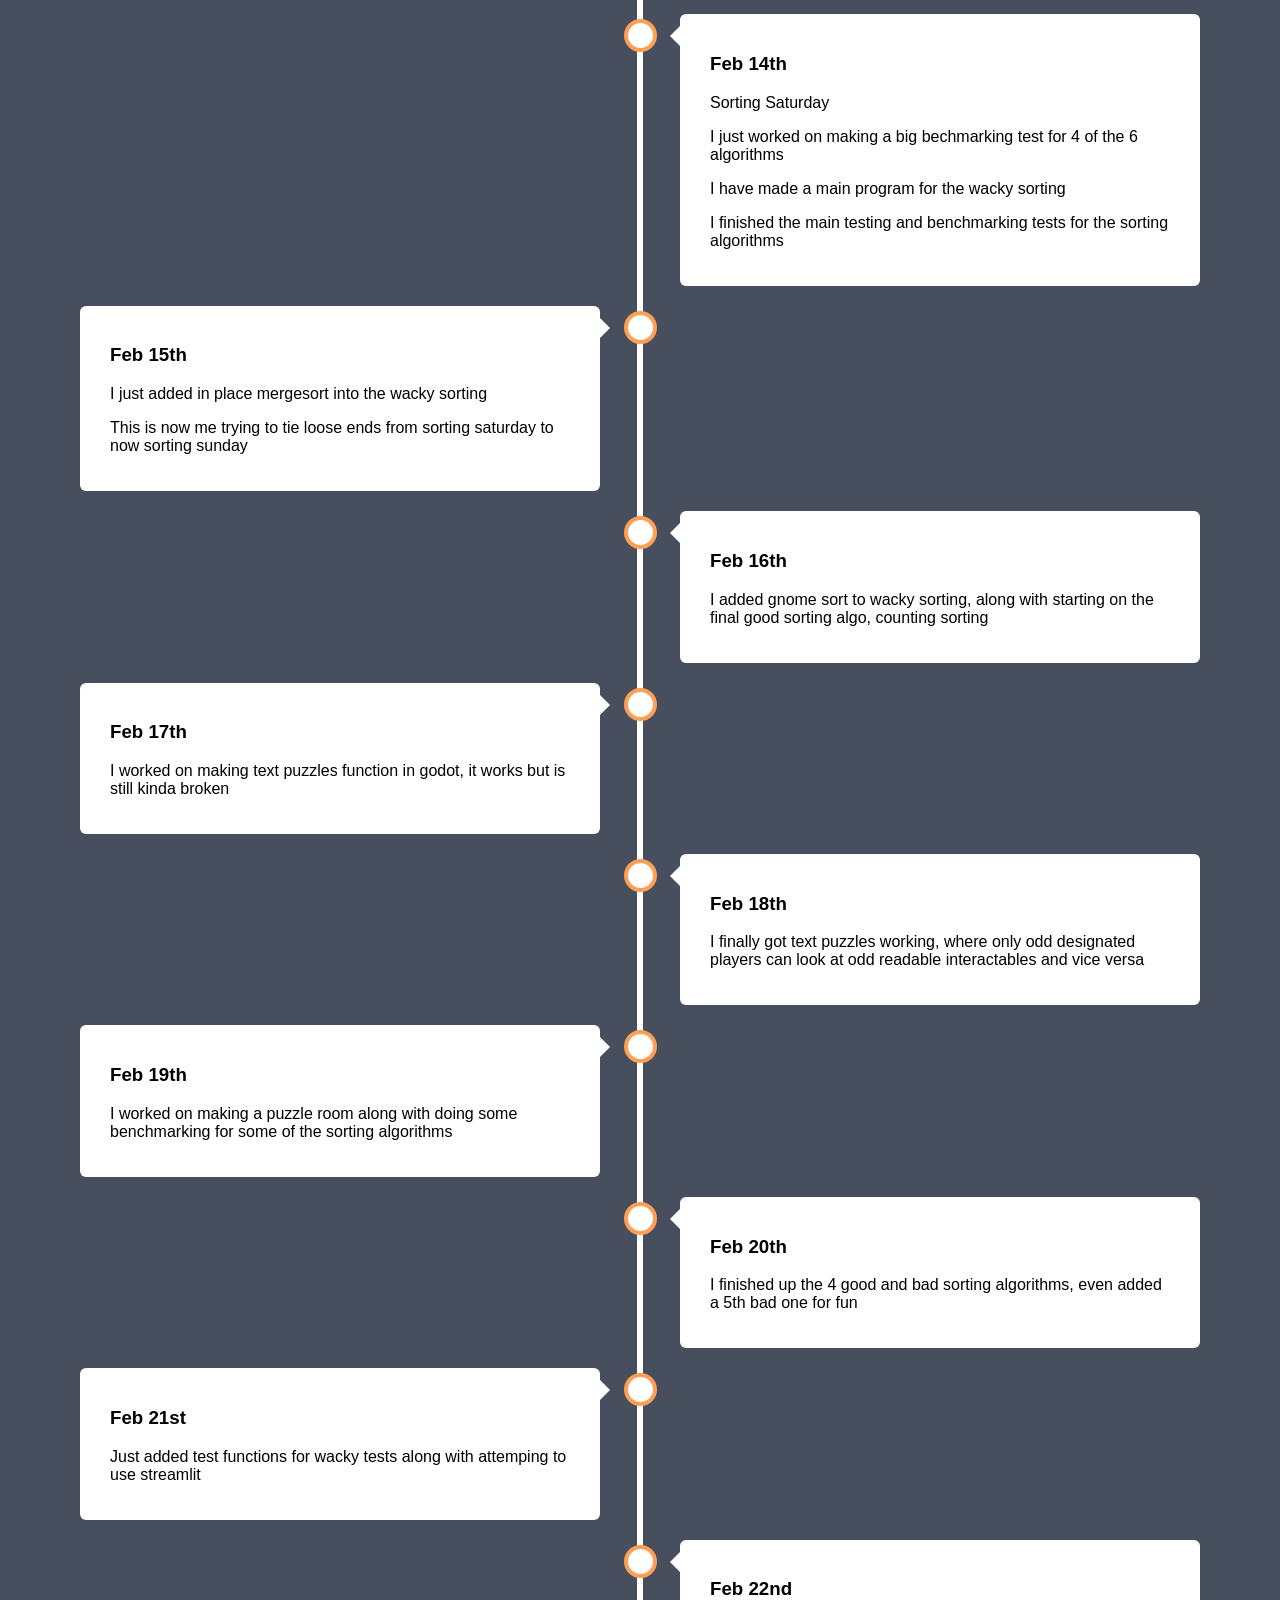
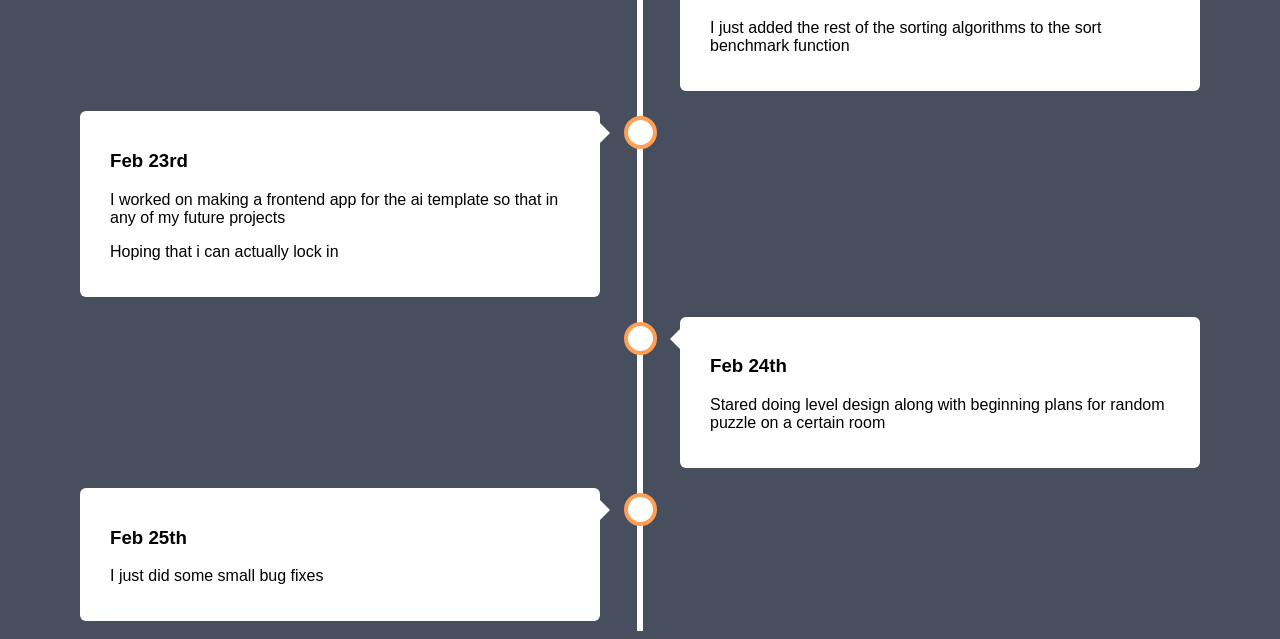
==== commit b33c8a28: "feb25" ====
--- a/feb-timeline.html
+++ b/feb-timeline.html
@@ -188,6 +188,12 @@
                     <p>Stared doing level design along with beginning plans for random puzzle on a certain room</p>
                 </div>
             </div>
+            <div class="container left">
+                <div class="content">
+                    <h3>Feb 25th</h3>
+                    <p>I just did some small bug fixes</p>
+                </div>
+            </div>
             <!--
             <div class="container right">
                 <div class="content">
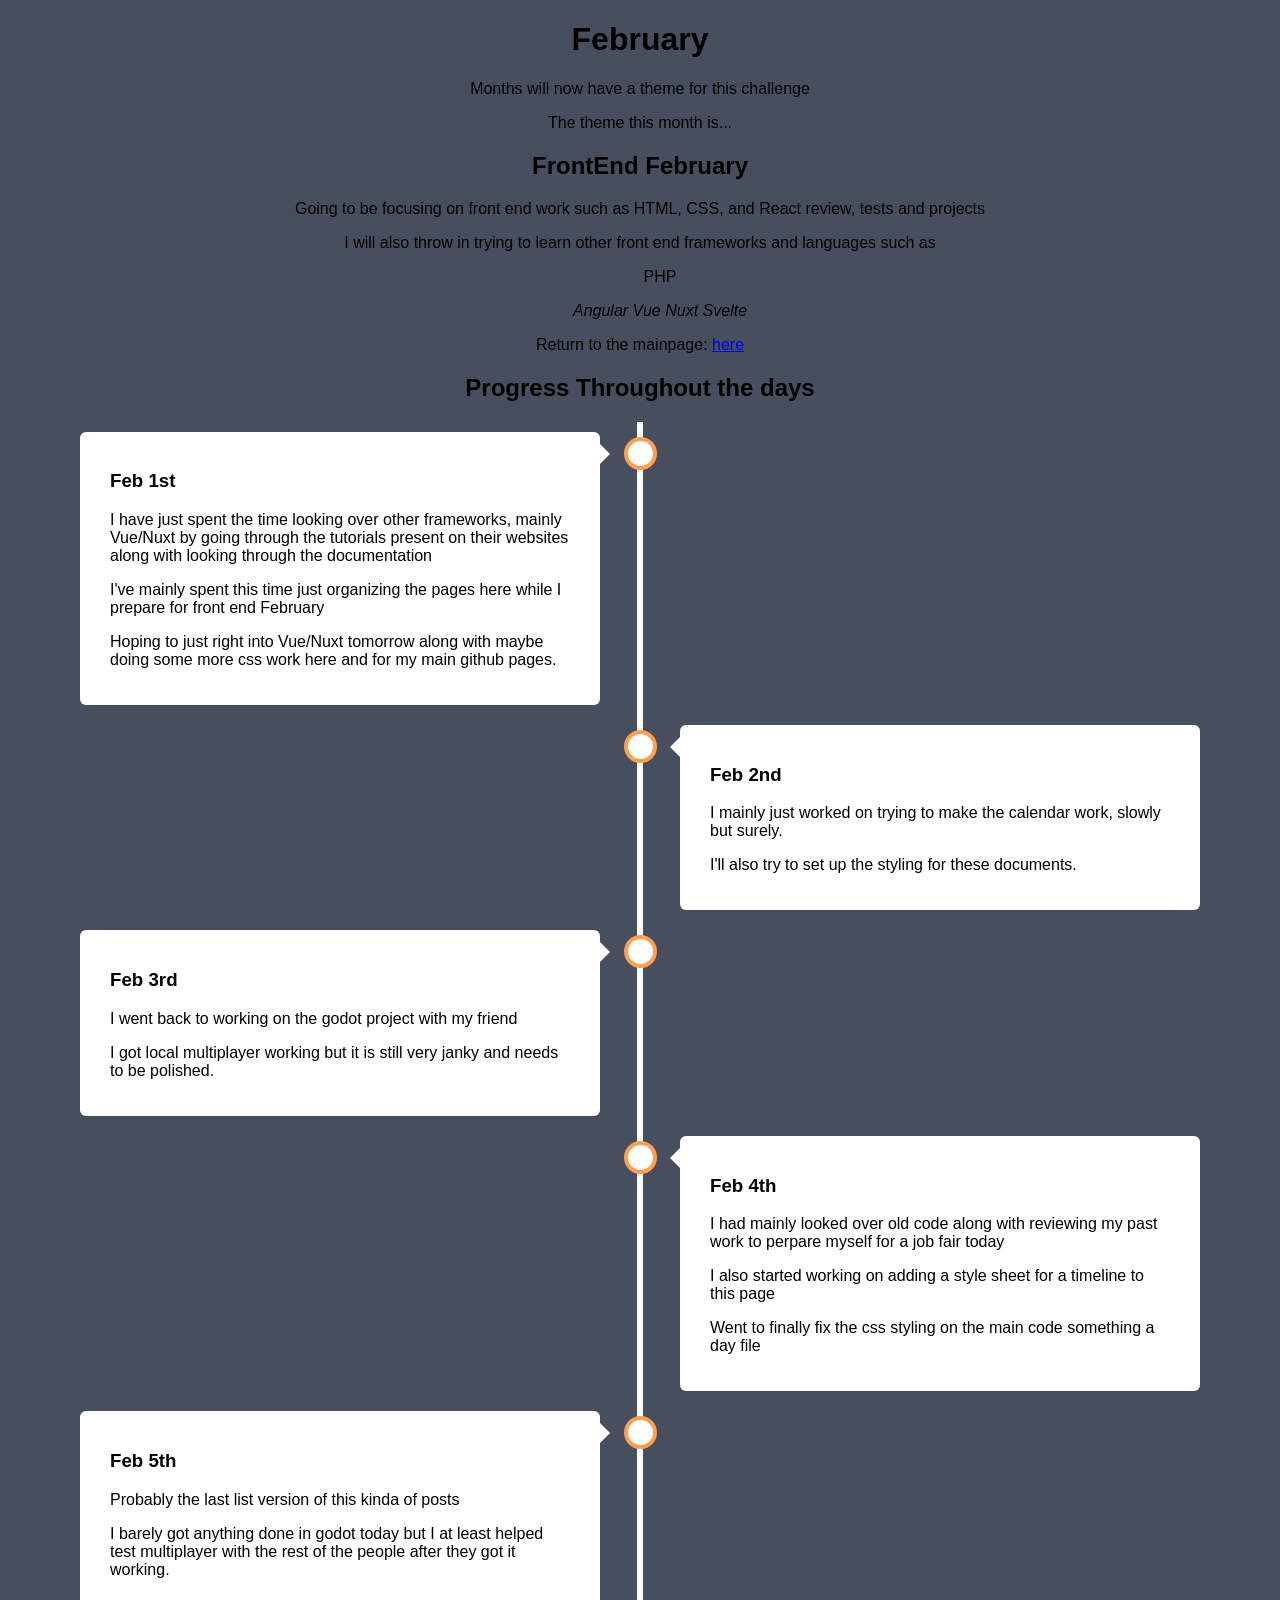
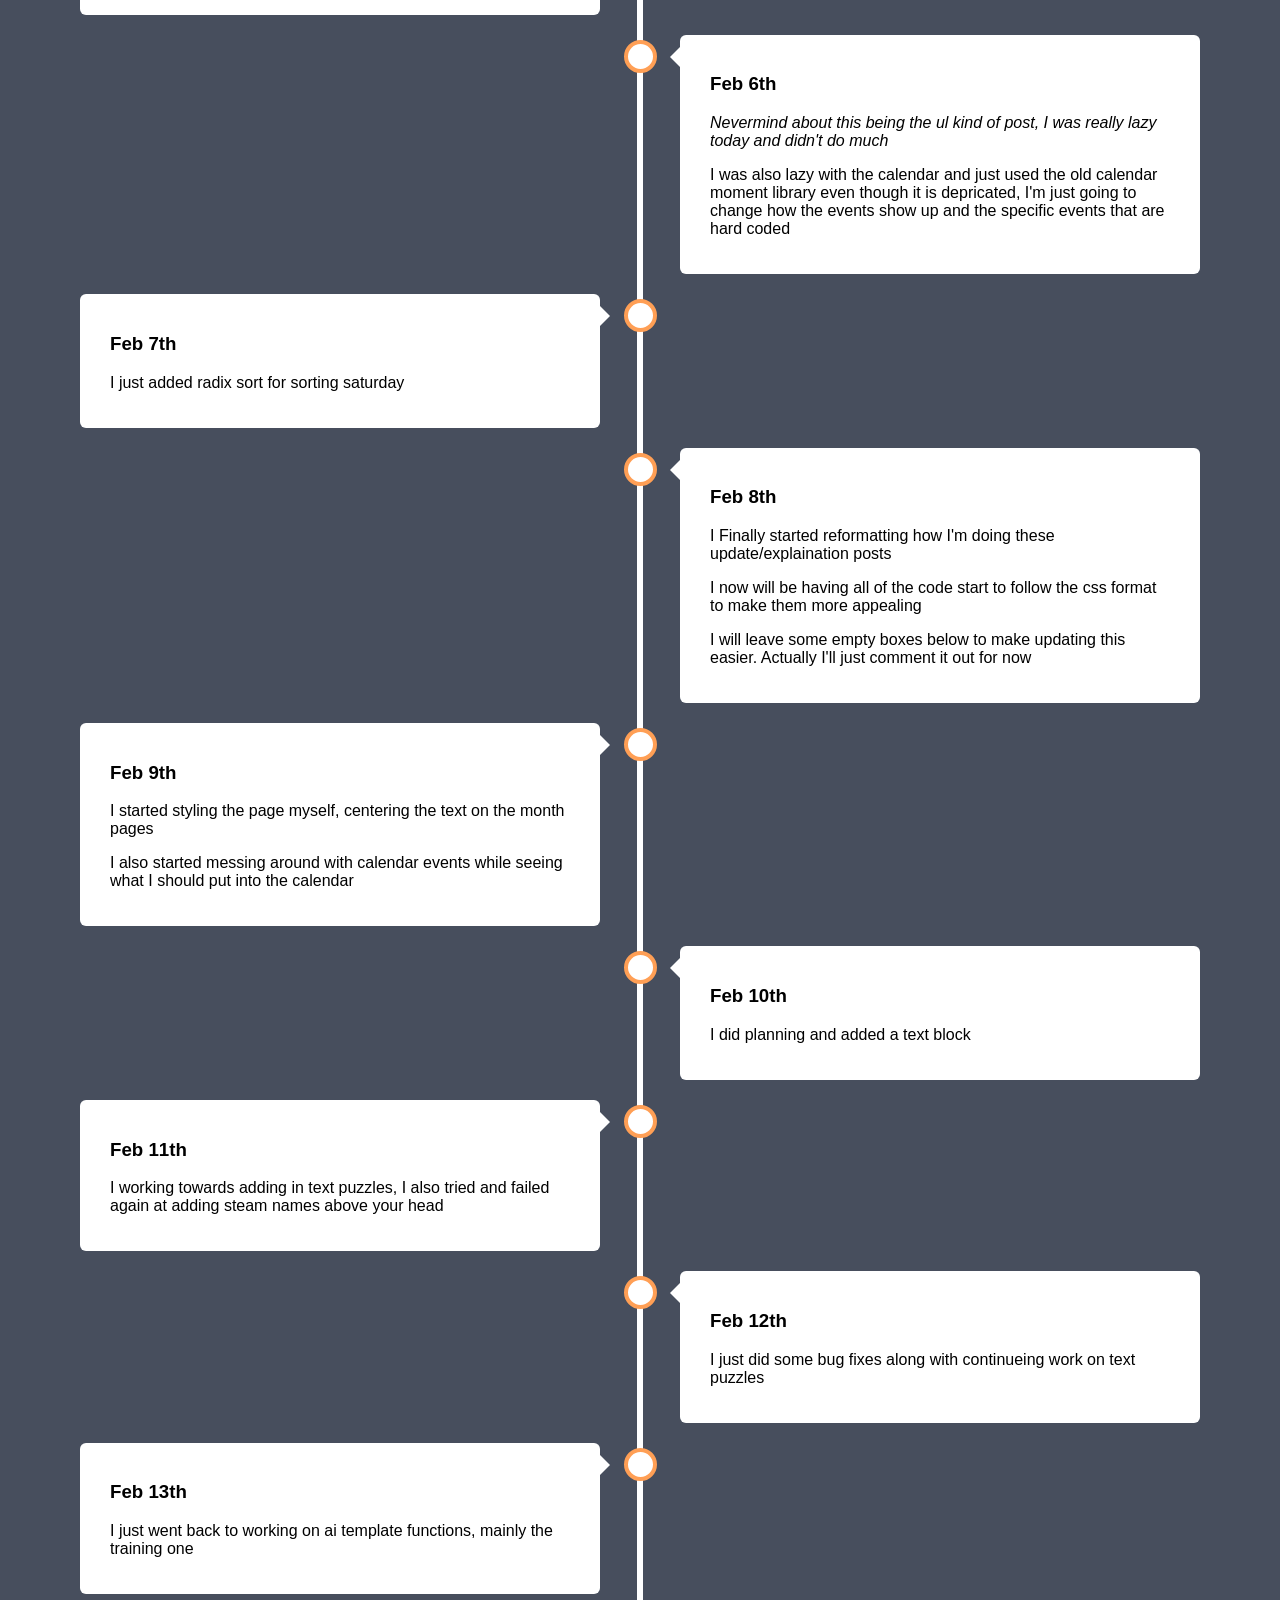
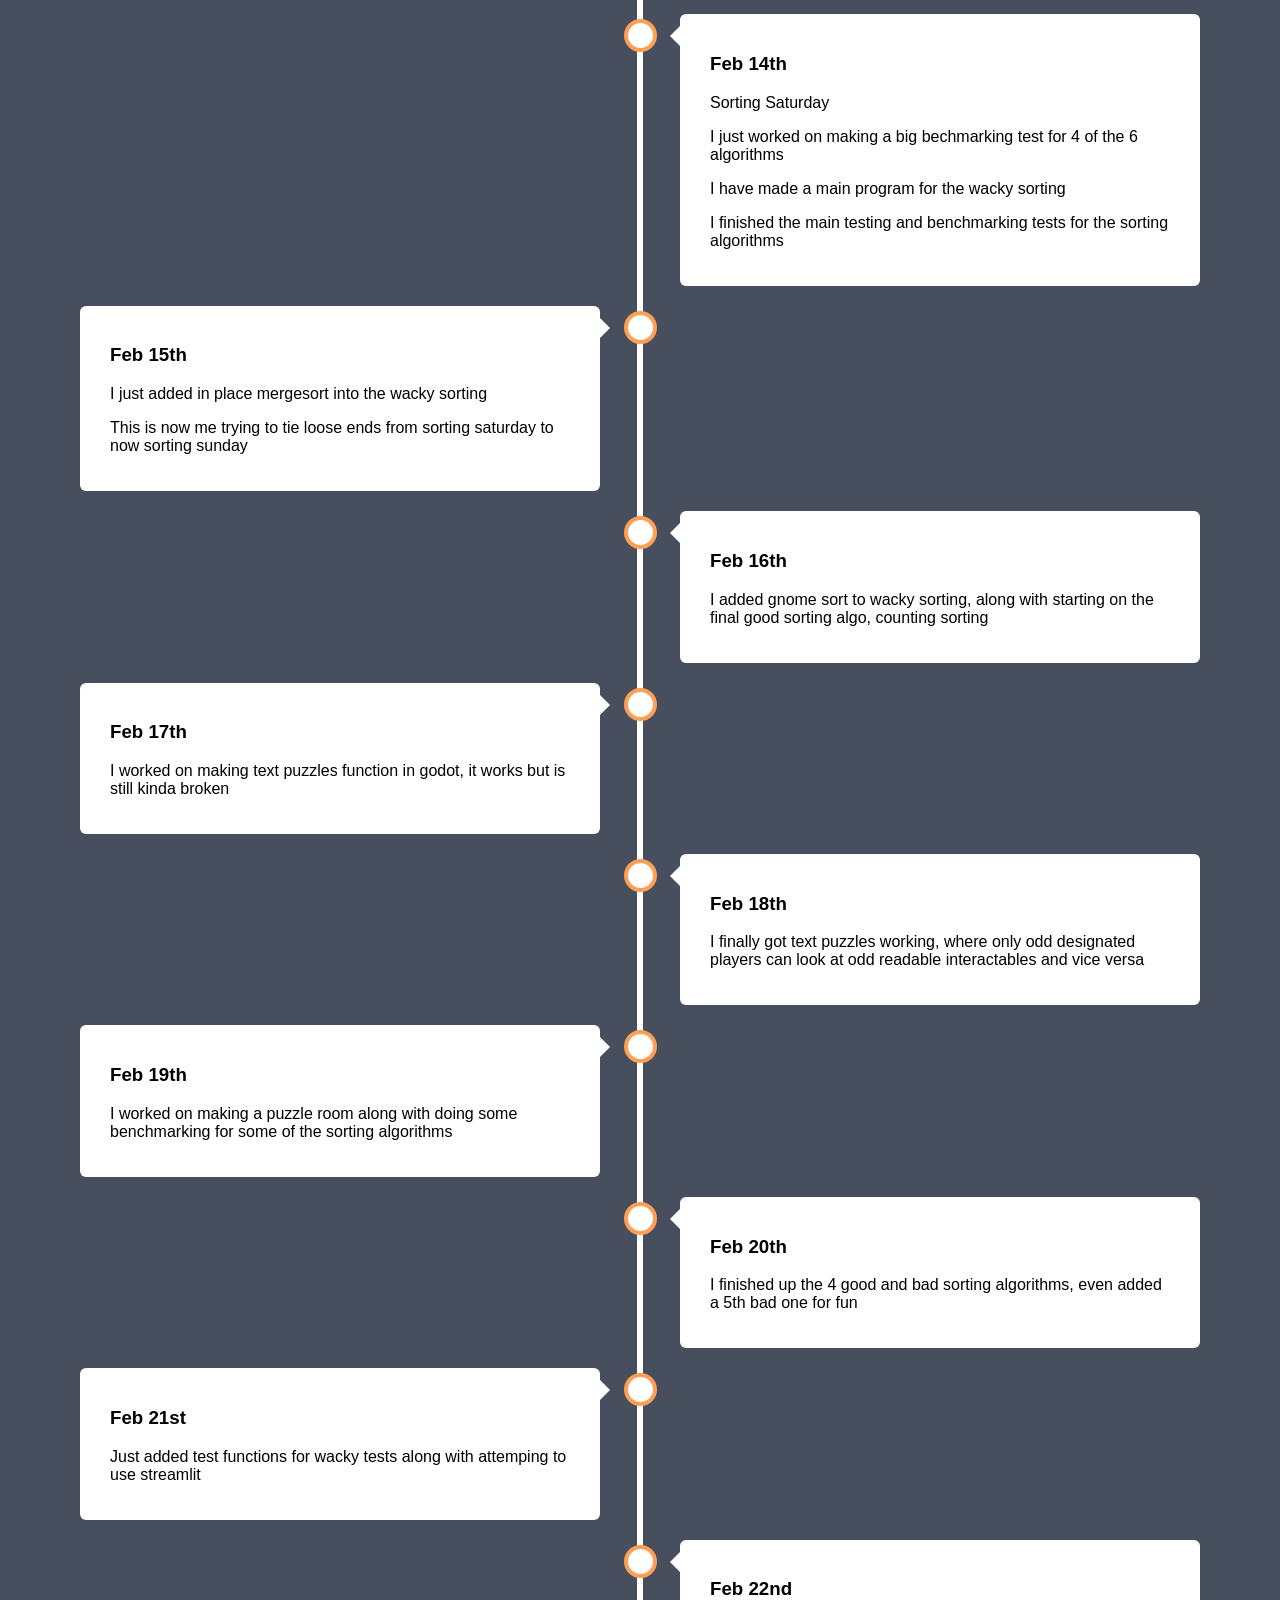
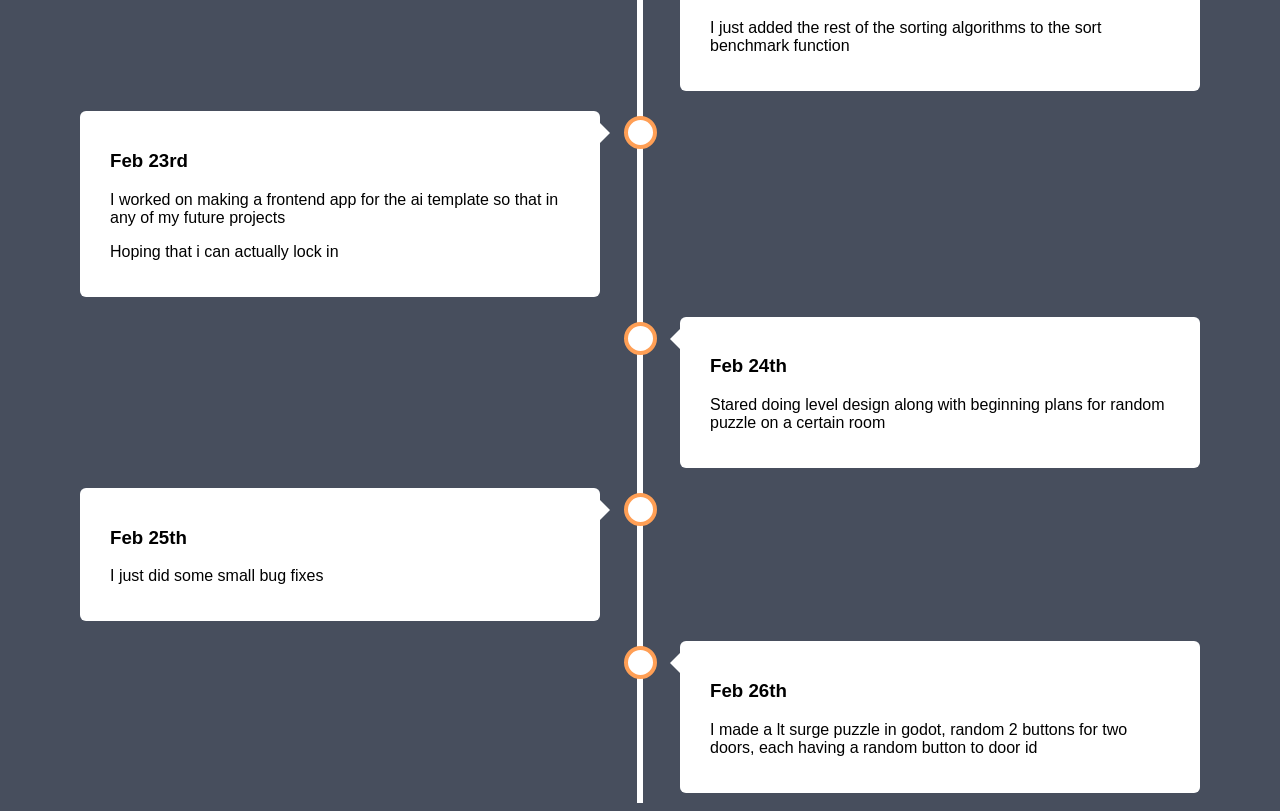
==== commit b9a0785e: "feb26" ====
--- a/feb-timeline.html
+++ b/feb-timeline.html
@@ -194,6 +194,12 @@
                     <p>I just did some small bug fixes</p>
                 </div>
             </div>
+            <div class="container right">
+                <div class="content">
+                    <h3>Feb 26th</h3>
+                    <p>I made a lt surge puzzle in godot, random 2 buttons for two doors, each having a random button to door id</p>
+                </div>
+            </div>
             <!--
             <div class="container right">
                 <div class="content">
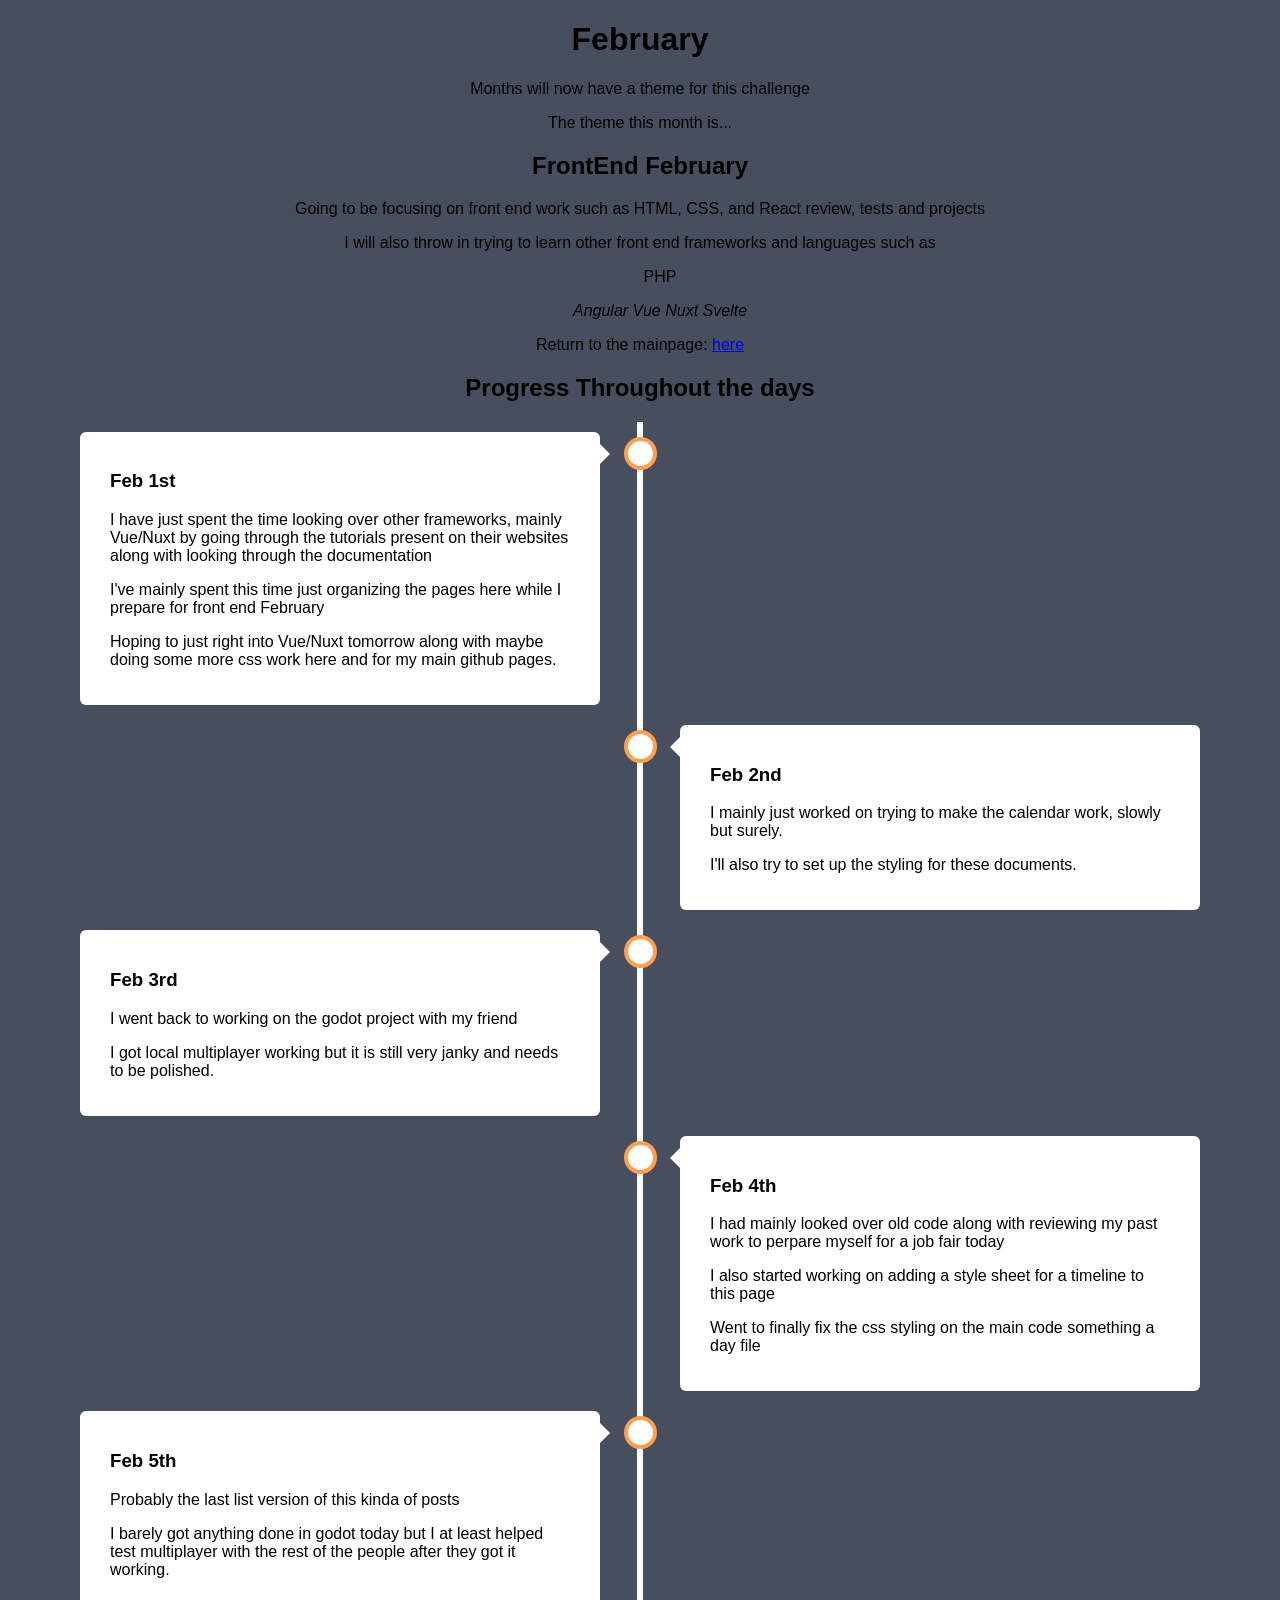
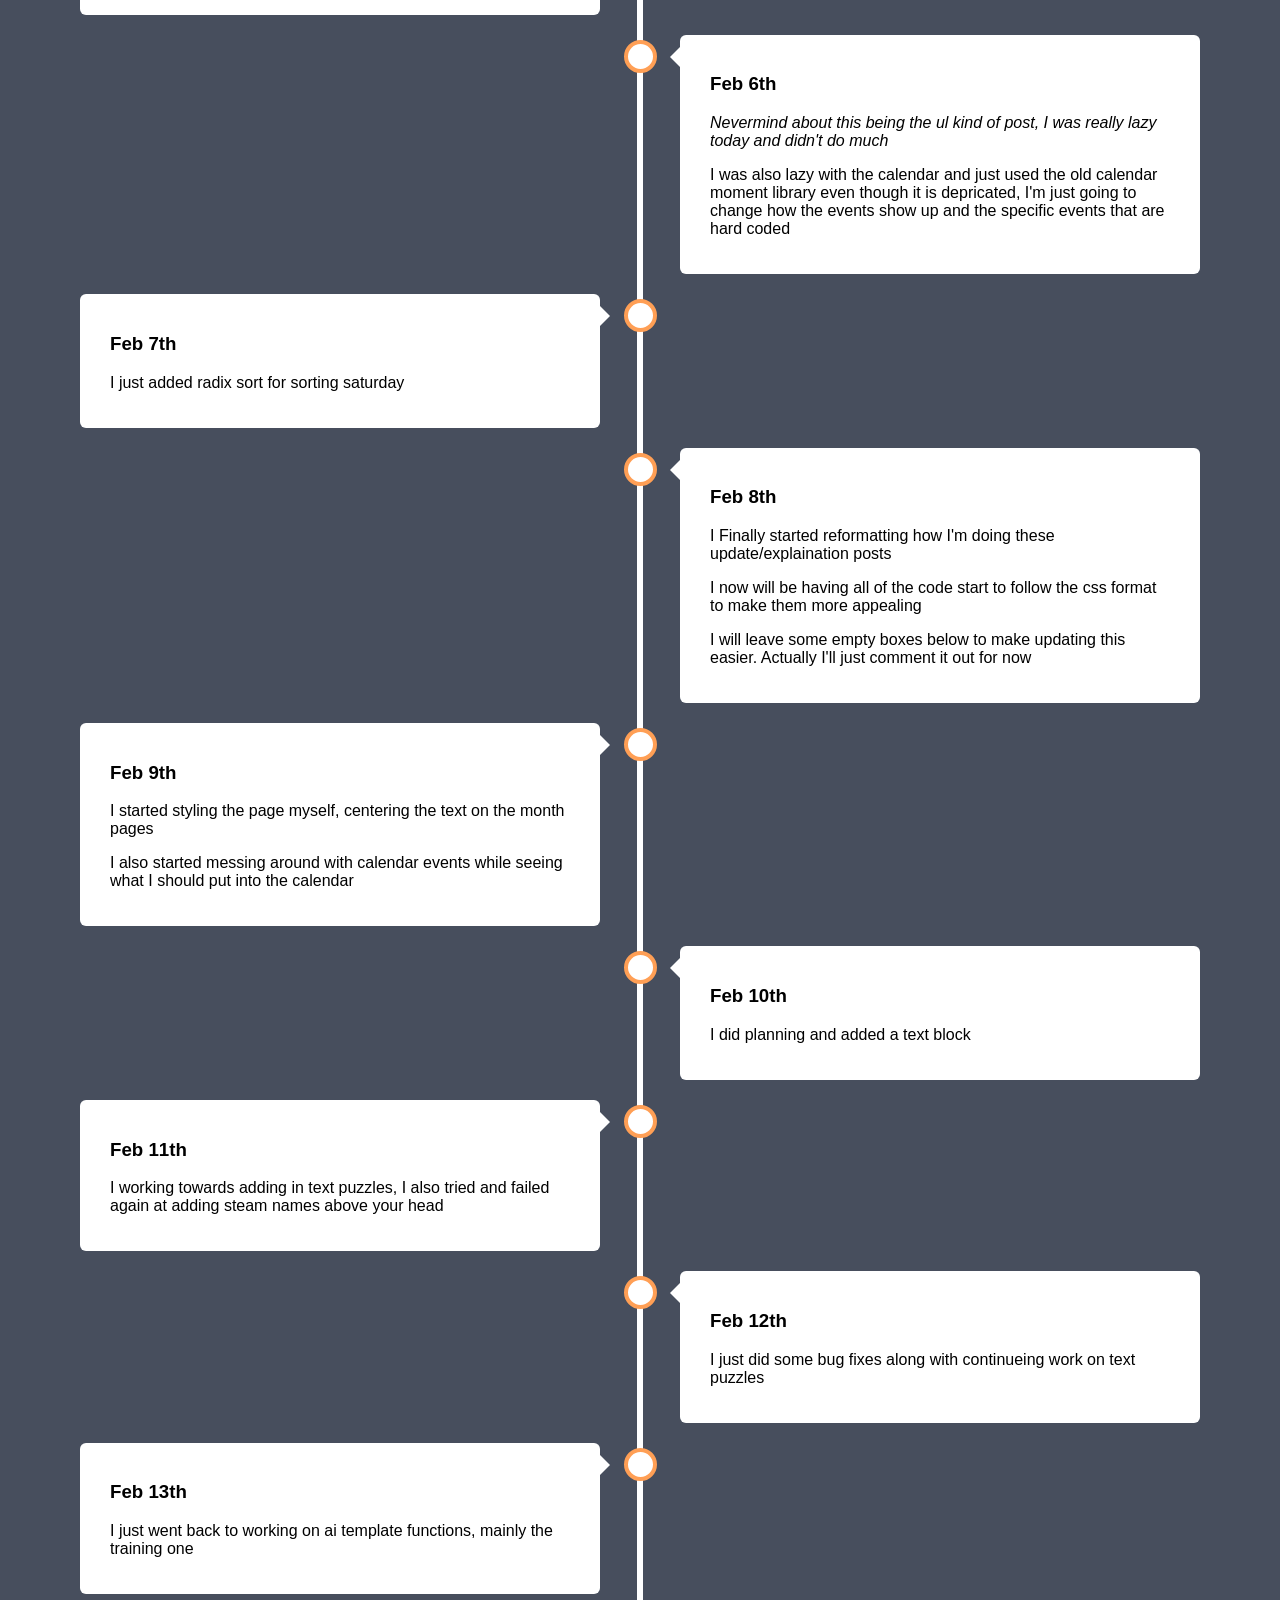
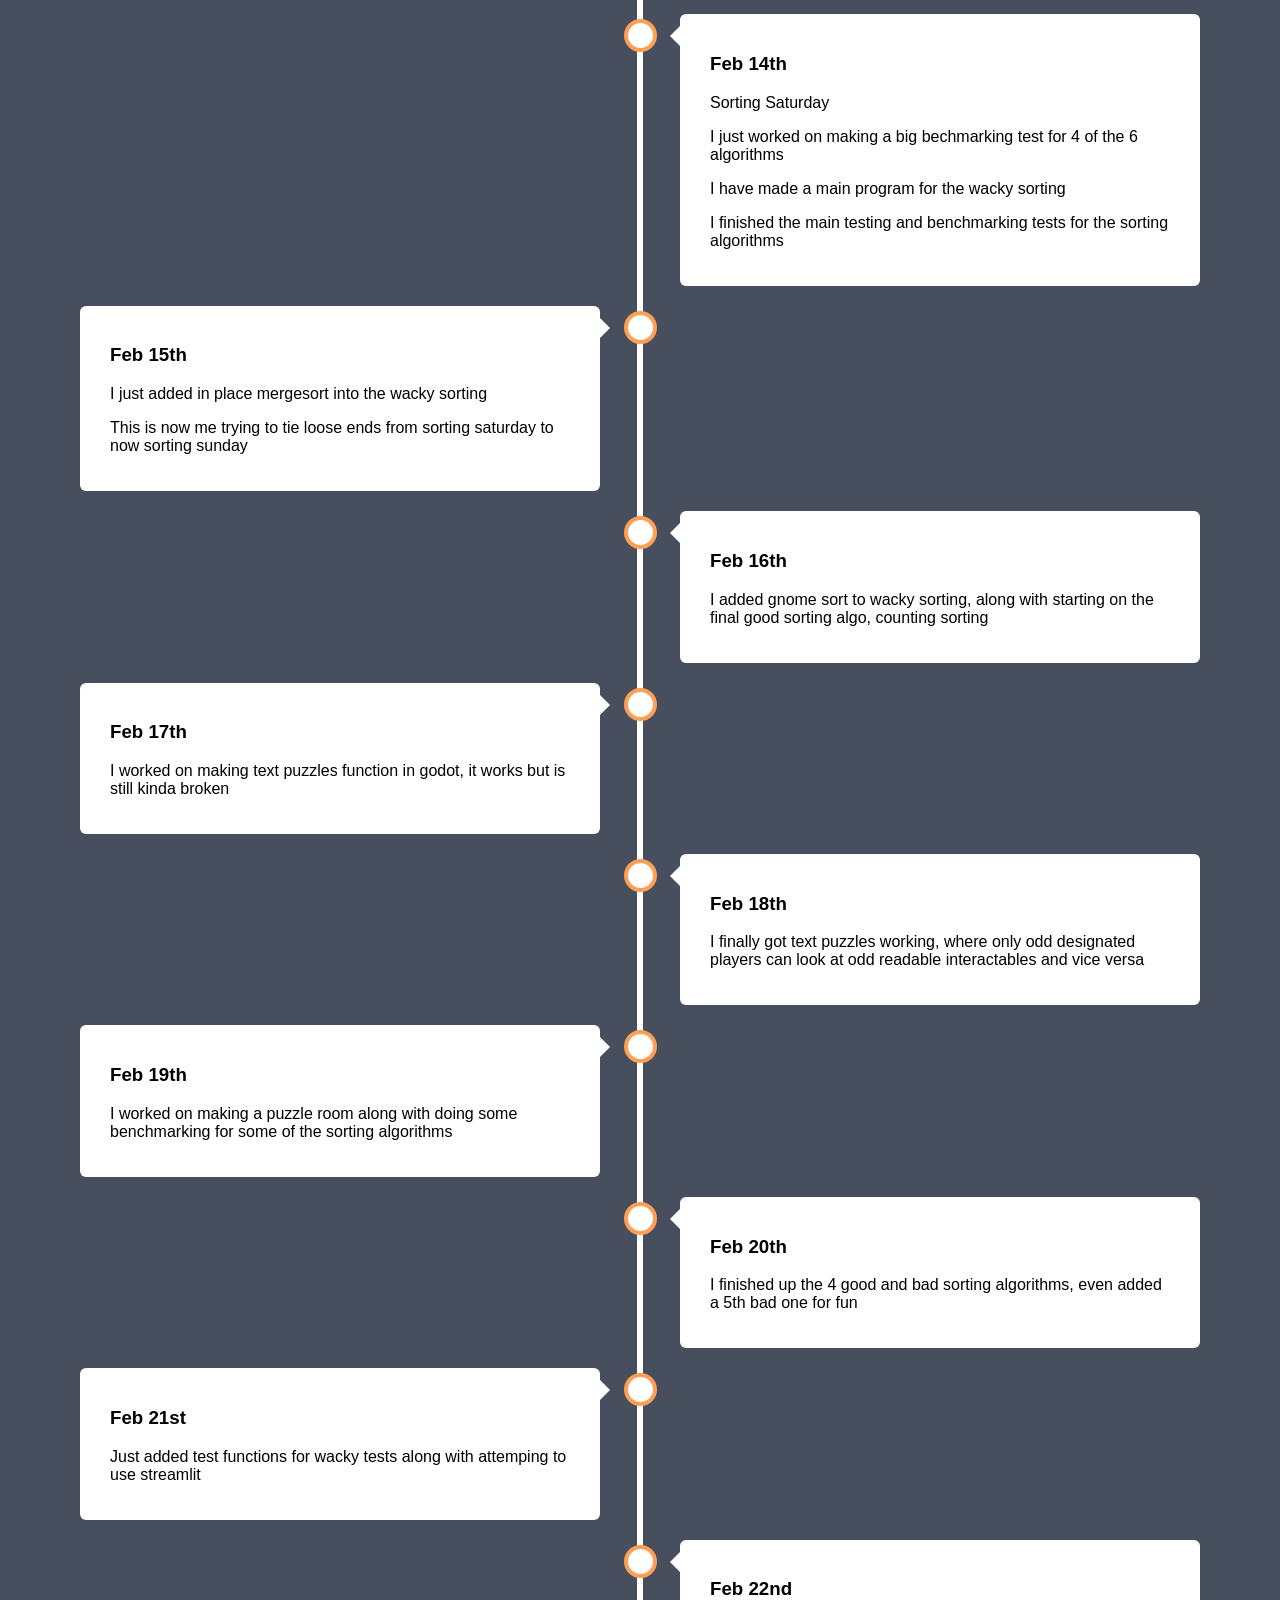
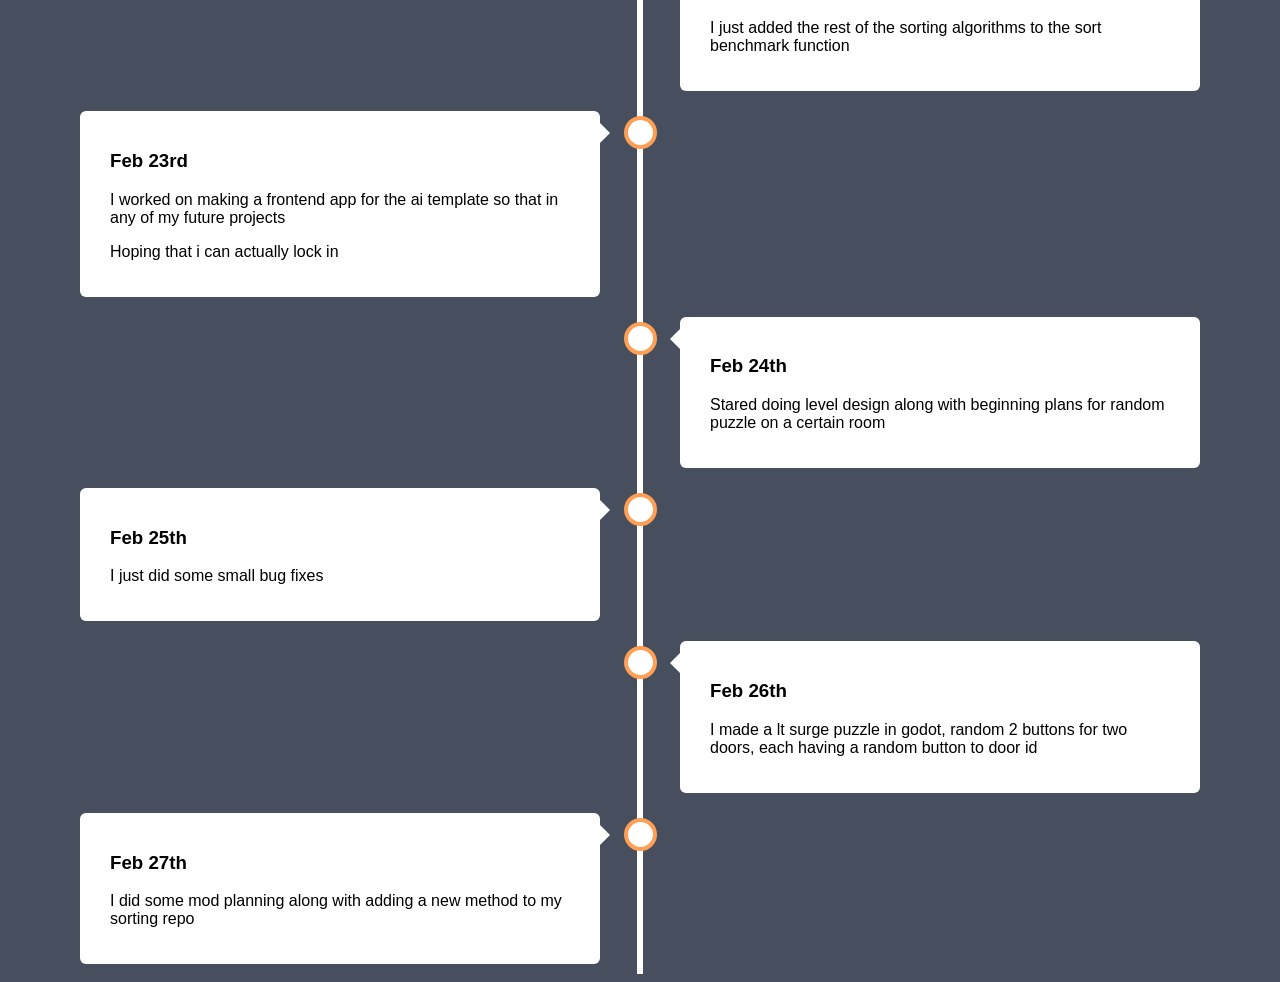
==== commit f0de9336: "feb27" ====
--- a/feb-timeline.html
+++ b/feb-timeline.html
@@ -200,6 +200,12 @@
                     <p>I made a lt surge puzzle in godot, random 2 buttons for two doors, each having a random button to door id</p>
                 </div>
             </div>
+            <div class="container left">
+                <div class="content">
+                    <h3>Feb 27th</h3>
+                    <p>I did some mod planning along with adding a new method to my sorting repo</p>
+                </div>
+            </div>
             <!--
             <div class="container right">
                 <div class="content">
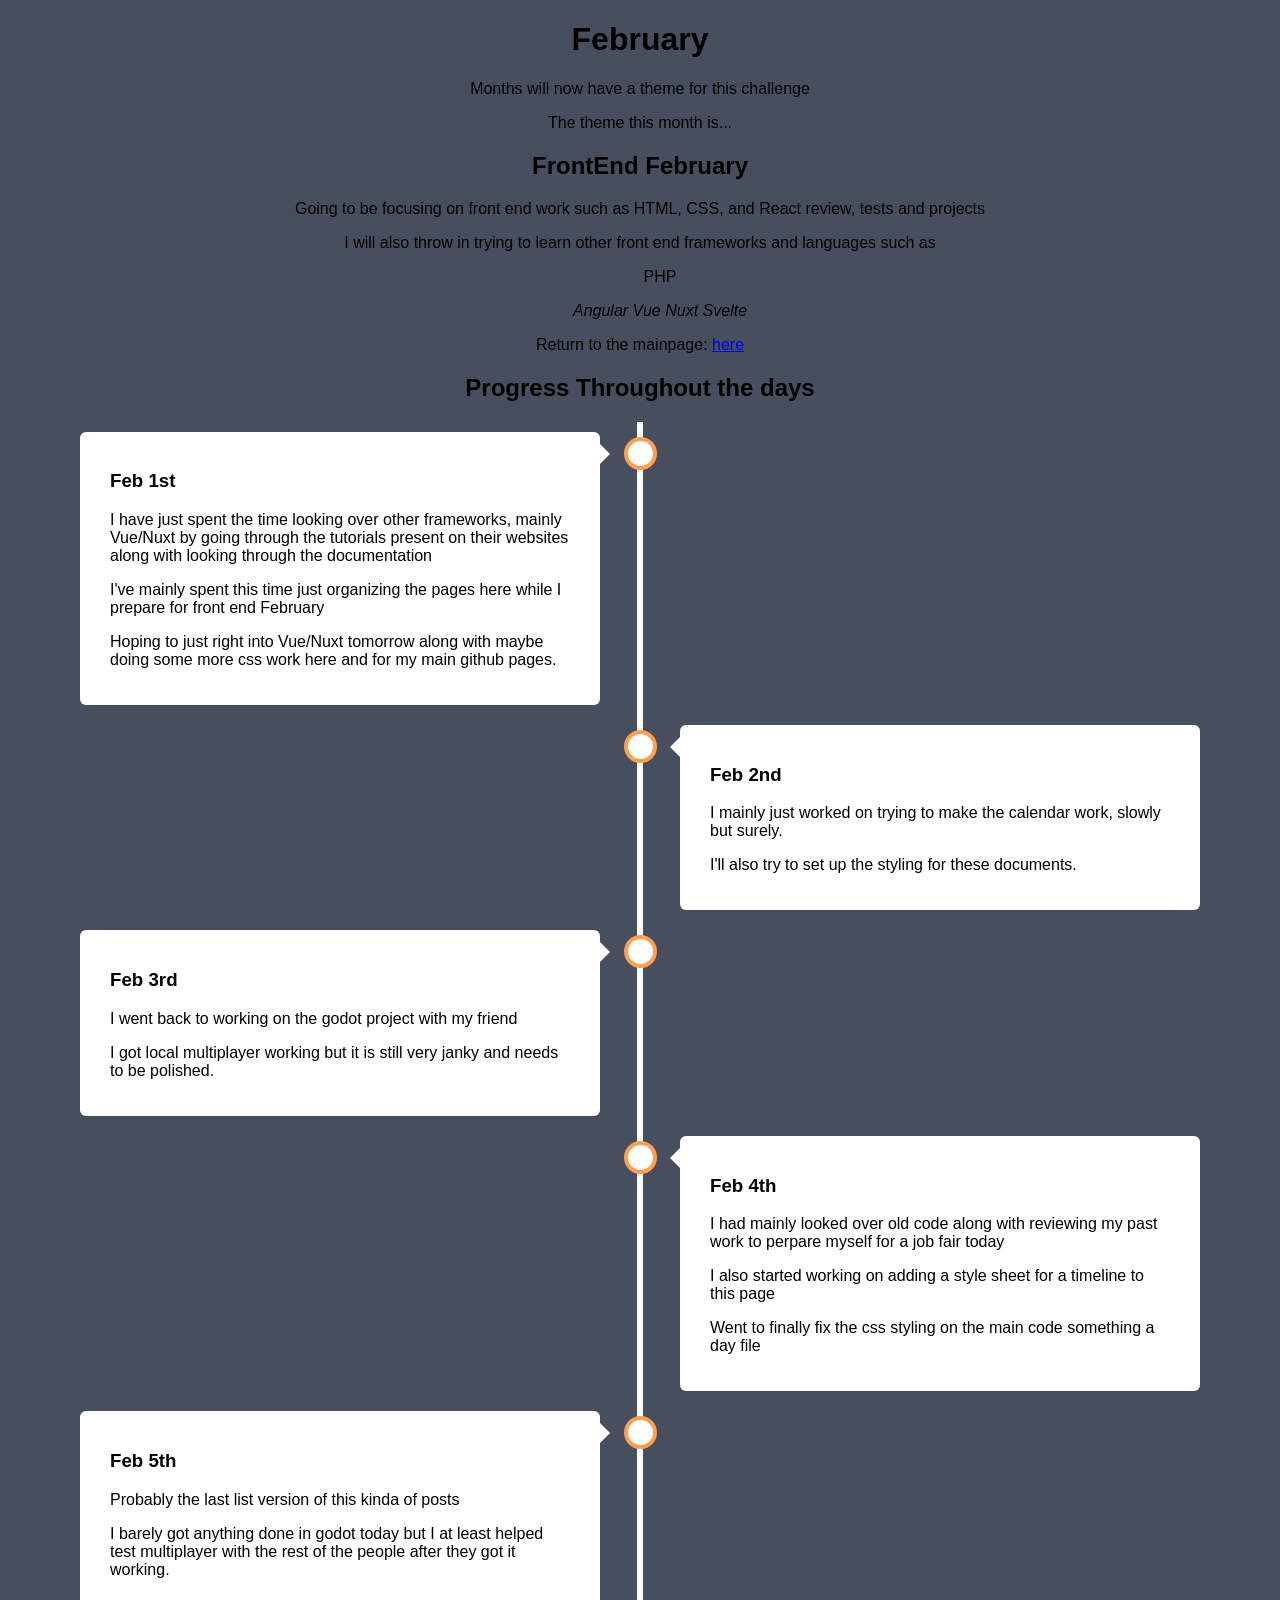
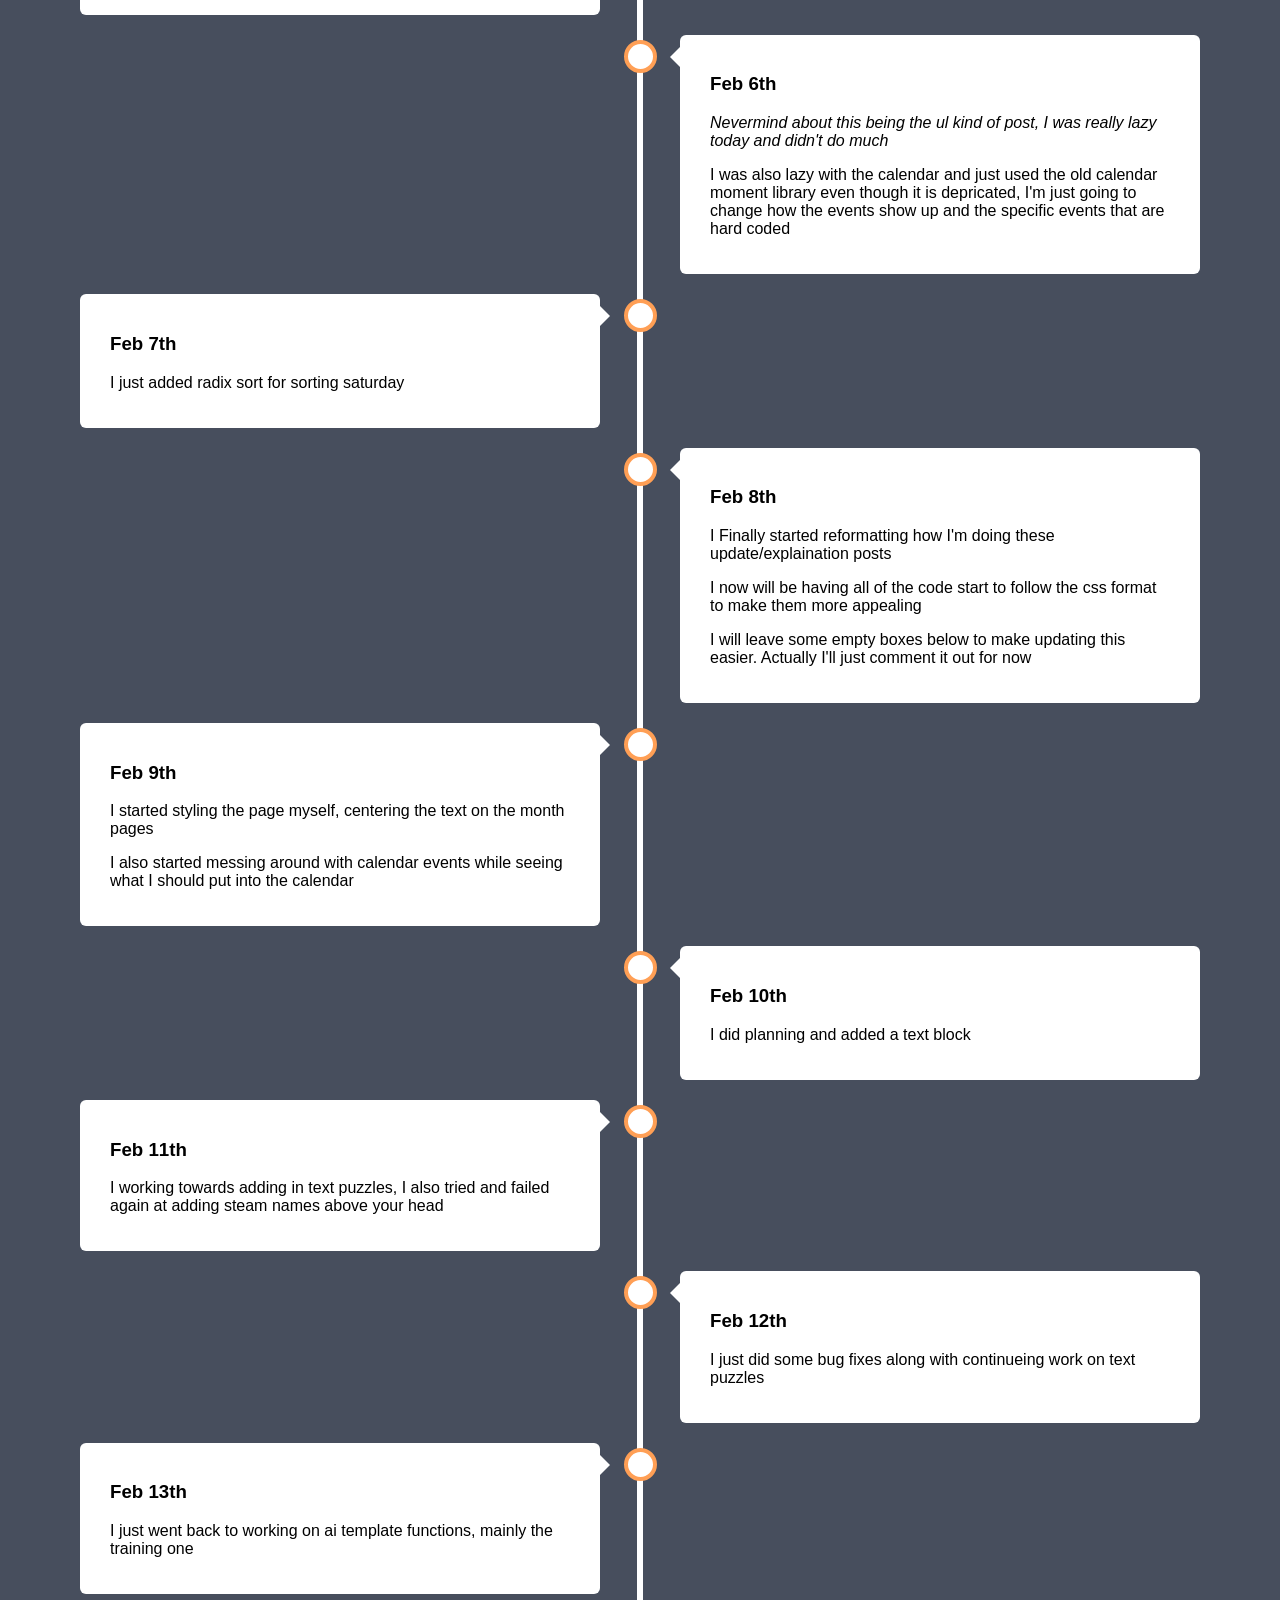
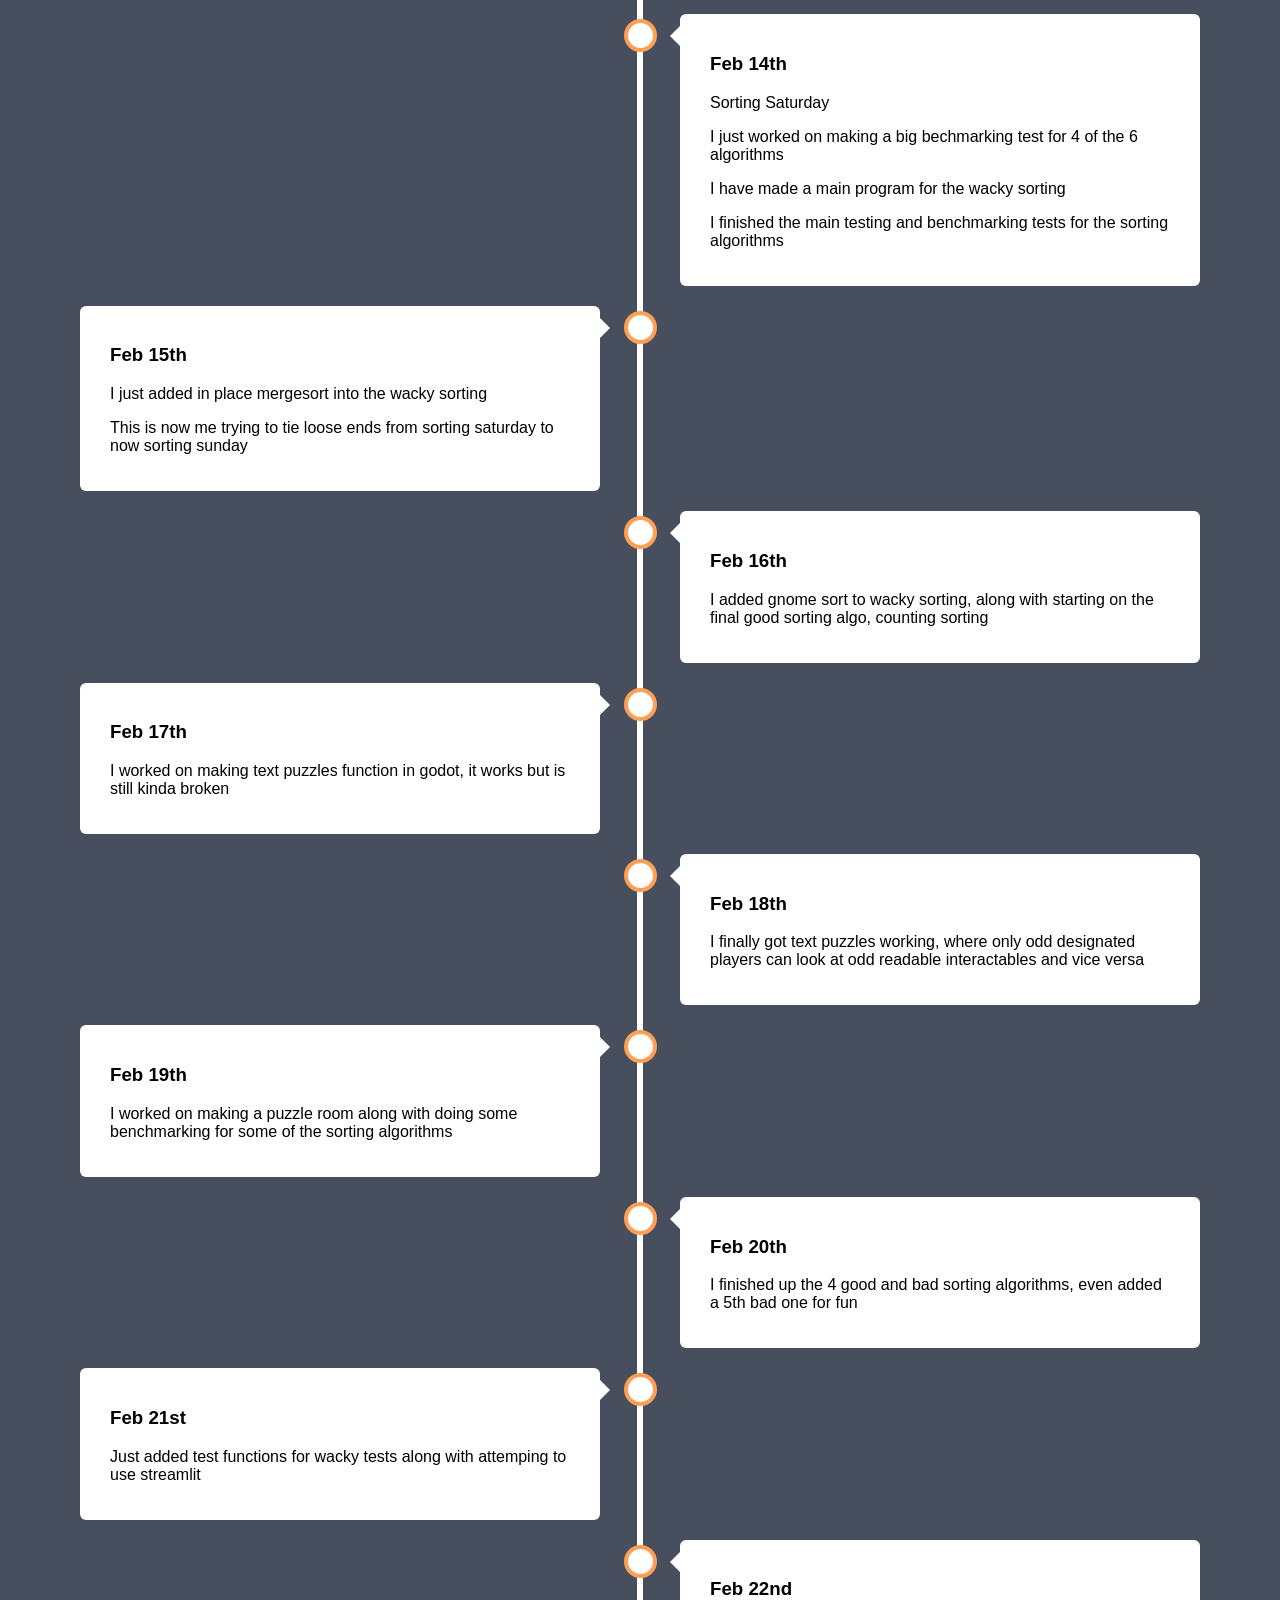
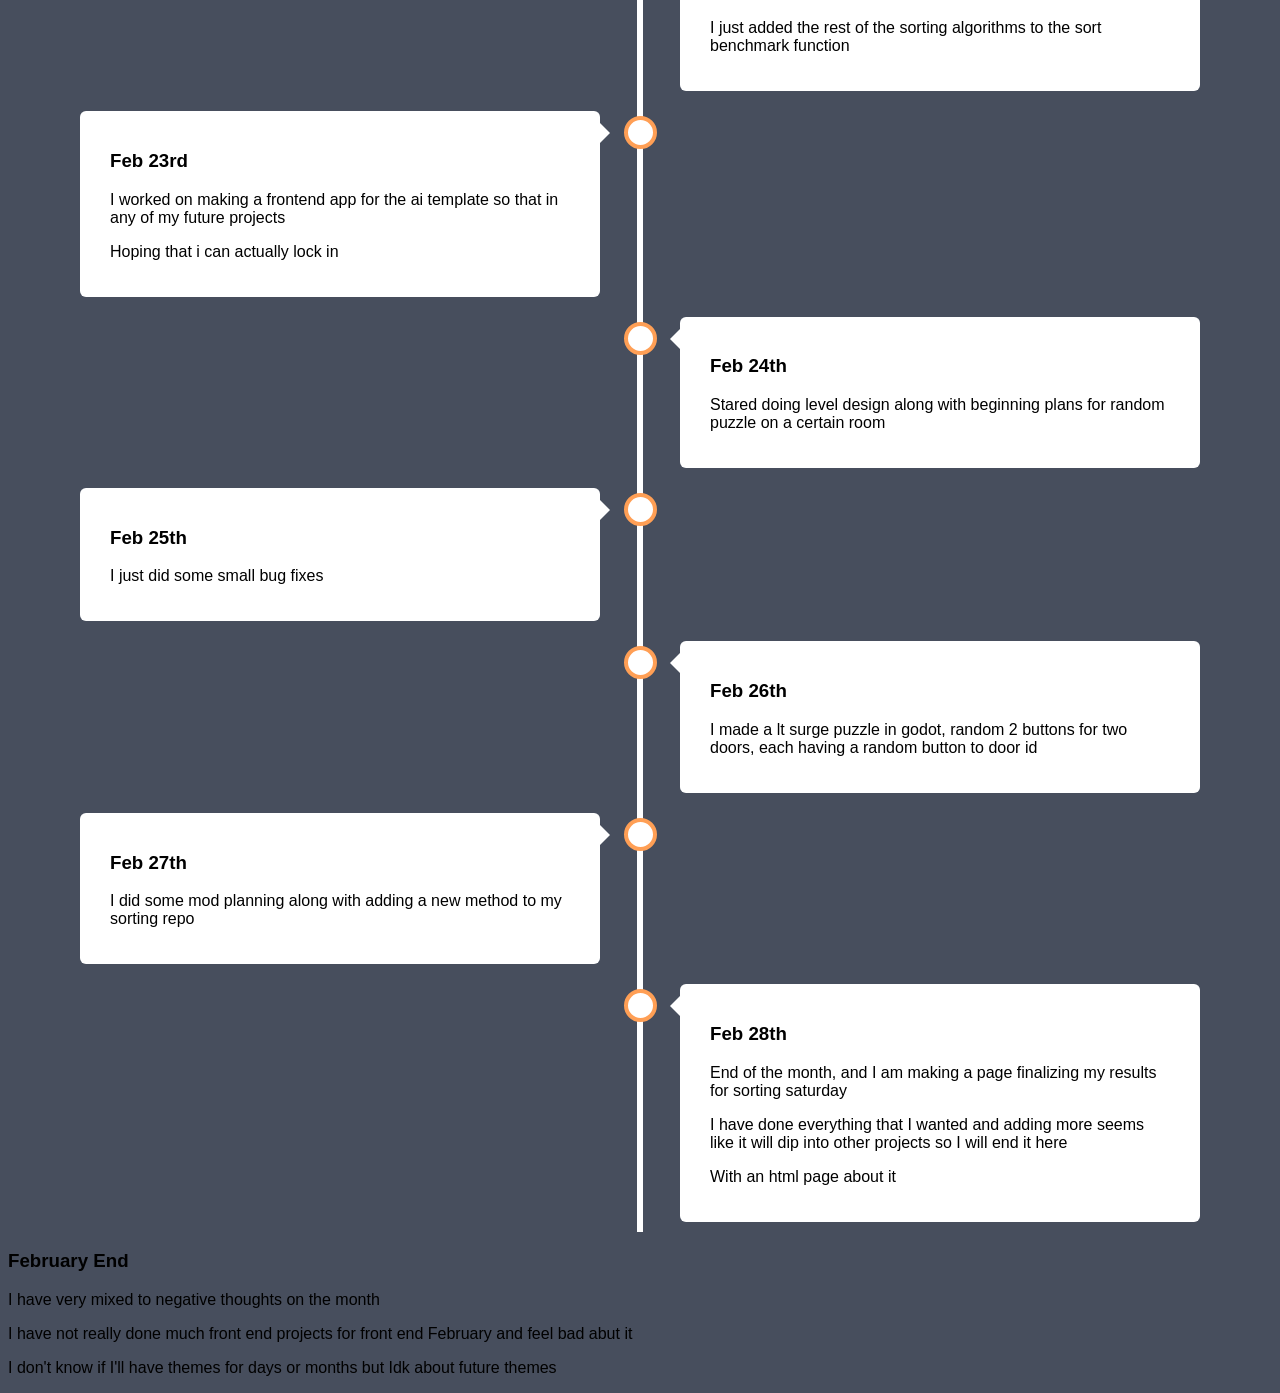
==== commit 821ebad4: "feb28" ====
--- a/feb-timeline.html
+++ b/feb-timeline.html
@@ -206,6 +206,14 @@
                     <p>I did some mod planning along with adding a new method to my sorting repo</p>
                 </div>
             </div>
+            <div class="container right">
+                <div class="content">
+                    <h3>Feb 28th</h3>
+                    <p>End of the month, and I am making a page finalizing my results for sorting saturday</p>
+                    <p>I have done everything that I wanted and adding more seems like it will dip into other projects so I will end it here</p>
+                    <p>With an html page about it</p>
+                </div>
+            </div>
             <!--
             <div class="container right">
                 <div class="content">
@@ -219,5 +227,9 @@
             </div>
             -->
         </div>
+        <h3>February End</h3>
+        <p>I have very mixed to negative thoughts on the month</p>
+        <p>I have not really done much front end projects for front end February and feel bad abut it</p>
+        <p>I don't know if I'll have themes for days or months but Idk about future themes</p>
     </body>
 </html>
